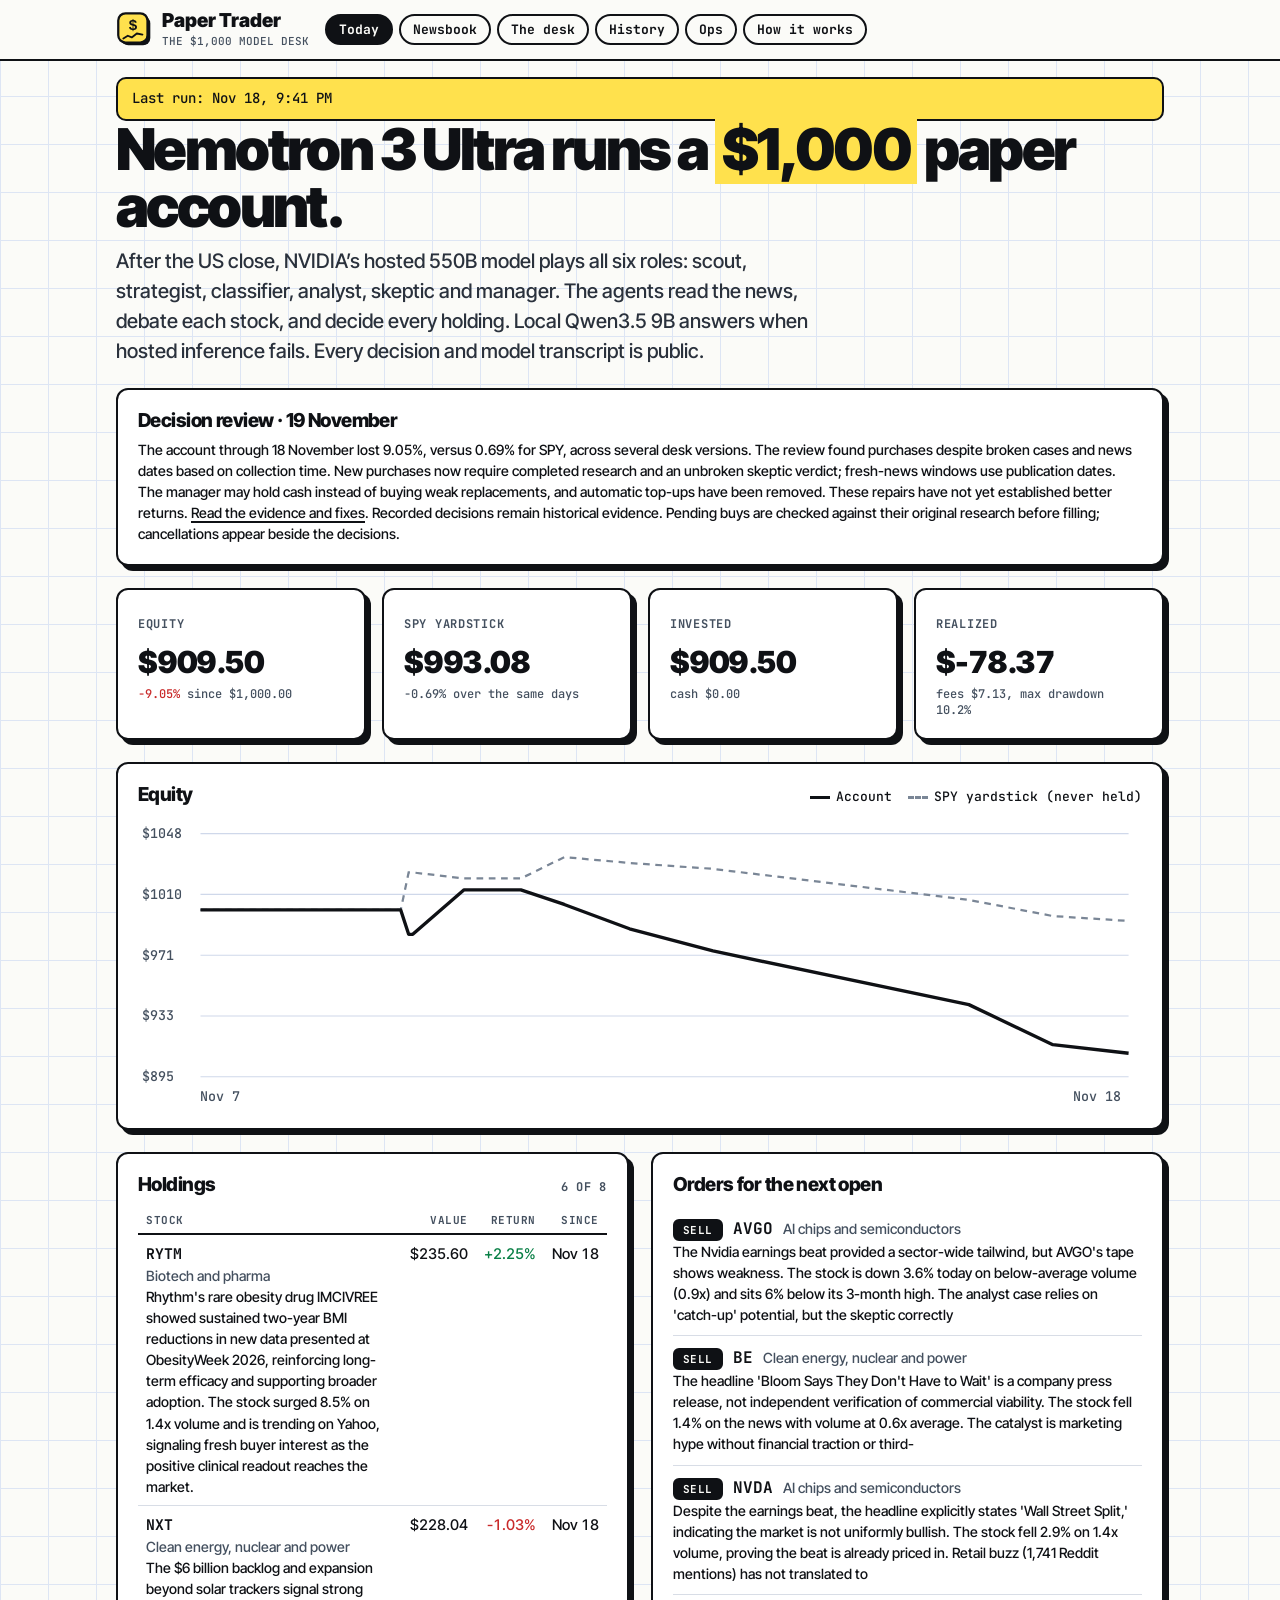
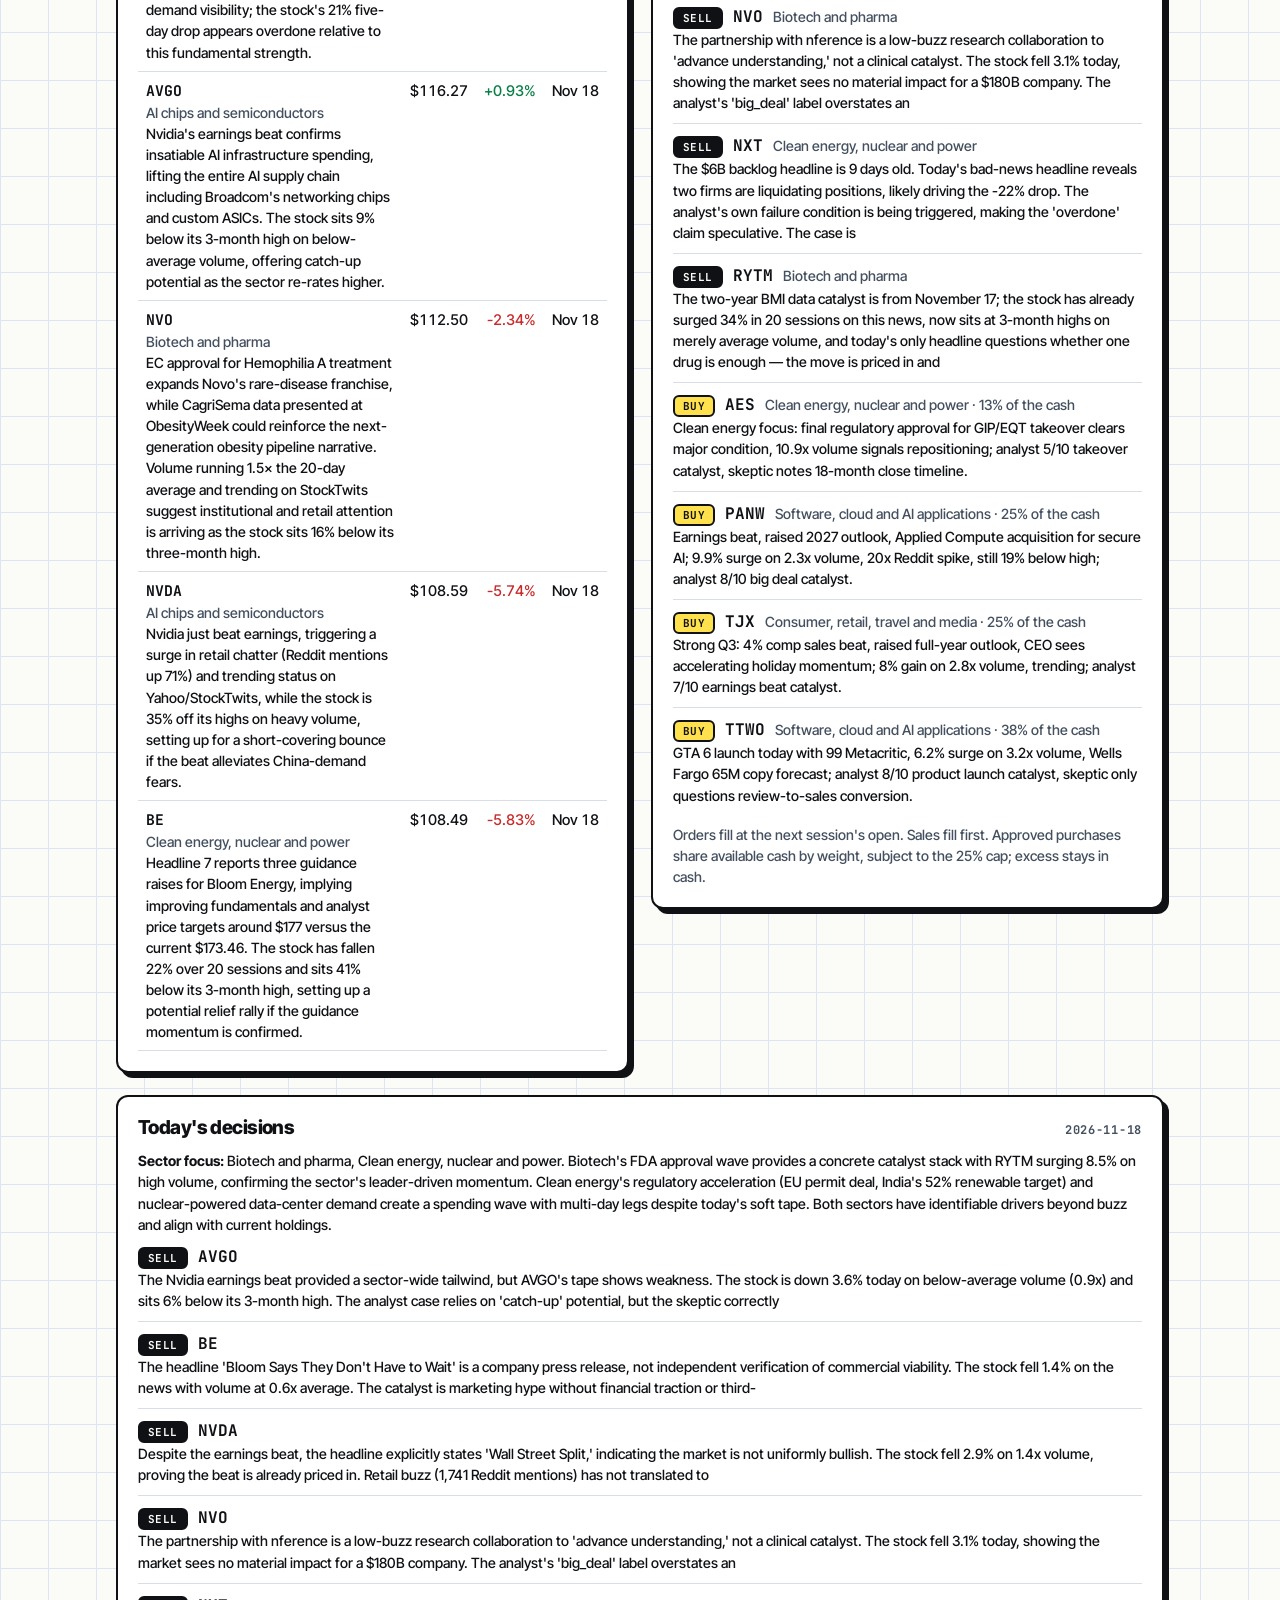
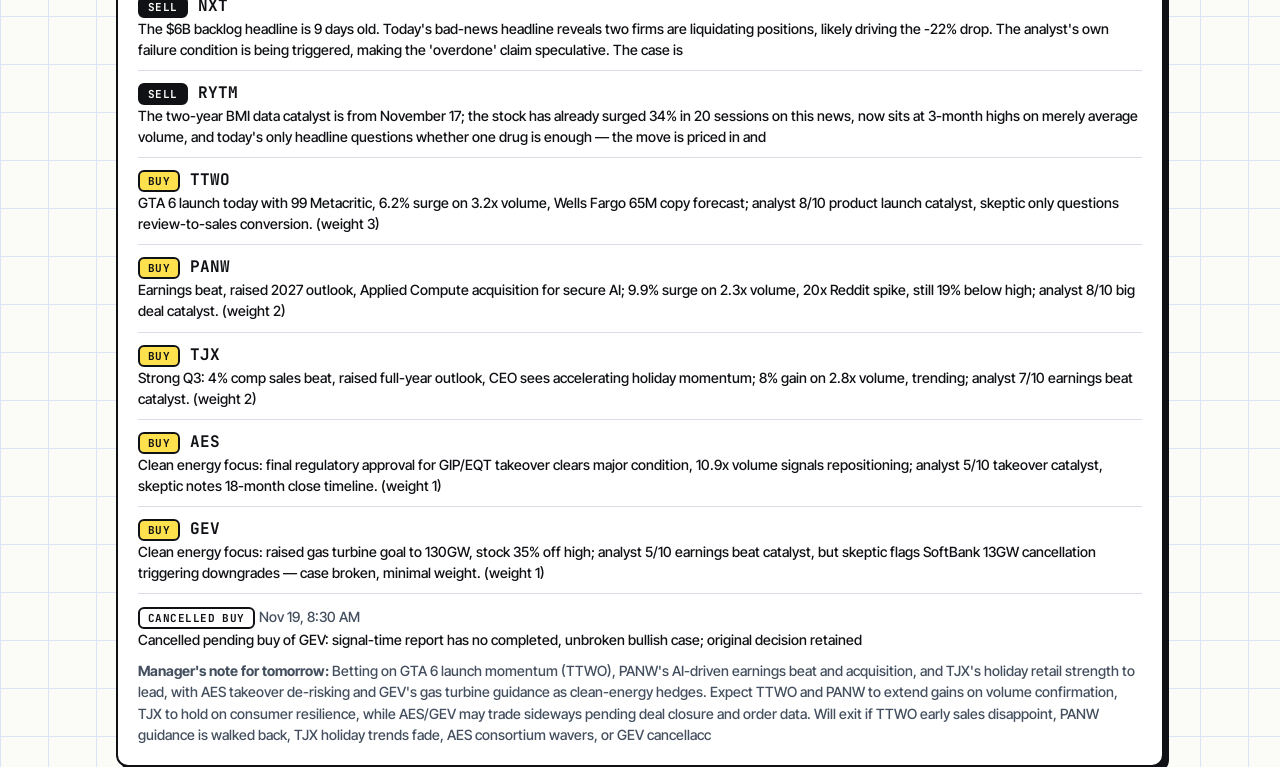
==== site/index.html @ 057307b2 "Record the desk day" ====
<!doctype html>
<html lang="en">
<head>
<meta charset="utf-8">
<meta name="viewport" content="width=device-width,initial-scale=1">
<meta name="color-scheme" content="light">
<title>Paper Trader · Nemotron 3 Ultra</title>
<meta name="description" content="A $1,000 paper account run by NVIDIA Nemotron 3 Ultra 550B across six agent roles, with a local Qwen3.5 9B fallback. Every decision is public.">
<link rel="icon" type="image/svg+xml" href="favicon.svg">
<link rel="preconnect" href="https://fonts.googleapis.com"><link rel="preconnect" href="https://fonts.gstatic.com" crossorigin>
<link rel="stylesheet" href="https://fonts.googleapis.com/css2?family=Inter+Tight:wght@500;600;700;800;900&family=JetBrains+Mono:wght@500;700&display=swap">
<link rel="stylesheet" href="style.css">
<script src="analytics-config.js"></script>
<script src="analytics.js"></script>
<script src="app.js" defer></script>
</head>
<body>
<header class="top">
  <div class="wrap bar">
    <a class="brand" href="#today"><img src="favicon.svg" alt=""><span><b>Paper Trader</b><small>The $1,000 model desk</small></span></a>
    <nav class="tabs" role="tablist" aria-label="Sections">
      <button role="tab" data-tab="today" aria-selected="true">Today</button>
      <button role="tab" data-tab="newsbook" aria-selected="false">Newsbook</button>
      <button role="tab" data-tab="desk" aria-selected="false">The desk</button>
      <button role="tab" data-tab="history" aria-selected="false">History</button>
      <button role="tab" data-tab="ops" aria-selected="false">Ops</button>
      <button role="tab" data-tab="how" aria-selected="false">How it works</button>
    </nav>
  </div>
</header>
<div class="wrap"><div id="notice" class="notice" role="status" hidden></div></div>

<main class="wrap">
  <section class="view" id="view-today">
    <div class="hero">
      <h1>Nemotron 3 Ultra runs a <span class="mark">$1,000</span> paper account.</h1>
      <p>After the US close, NVIDIA’s hosted 550B model plays all six roles: scout, strategist, classifier, analyst, skeptic and manager. The agents read the news, debate each stock, and decide every holding. Local Qwen3.5 9B answers when hosted inference fails. Every decision and model transcript is public.</p>
    </div>
    <div class="card">
      <h2>Decision review · 19 November</h2>
      <p class="small" style="margin-top:8px">The account through 18 November lost 9.05%, versus 0.69% for SPY, across several desk versions. The review found purchases despite broken cases and news dates based on collection time. New purchases now require completed research and an unbroken skeptic verdict; fresh-news windows use publication dates. The manager may hold cash instead of buying weak replacements, and automatic top-ups have been removed. These repairs have not yet established better returns. <a href="https://github.com/mansoor-mamnoon/paper-trader/blob/main/docs/DECISIONS-2026-11-19.md">Read the evidence and fixes</a>. Recorded decisions remain historical evidence. Pending buys are checked against their original research before filling; cancellations appear beside the decisions.</p>
    </div>
    <div class="stats" id="stats"></div>
    <div class="card">
      <div class="head"><h2>Equity</h2><div class="legend"><span><i class="sw"></i>Account</span><span><i class="sw spy"></i>SPY yardstick (never held)</span></div></div>
      <svg id="chart" viewBox="0 0 900 260" role="img" aria-label="Account equity over time"></svg>
    </div>
    <div class="two">
      <div class="card"><div class="head"><h2>Holdings</h2><span class="label" id="held-count"></span></div><div class="scroll" id="holdings"></div></div>
      <div class="card"><div class="head"><h2>Orders for the next open</h2></div><div id="pending"></div></div>
    </div>
    <div class="card">
      <div class="head"><h2>Today's decisions</h2><span class="label" id="today-day"></span></div>
      <p id="focus" class="small"></p>
      <ul class="list" id="decisions"></ul>
      <p id="note" class="small muted"></p>
    </div>
  </section>

  <section class="view" id="view-newsbook" hidden>
    <div class="card"><h2>The sector newsbook</h2><p class="small muted" style="margin-top:6px">A scout keeps one page per sector. Each day it writes what changed: laws, spending, deals, launches, waves of excitement. It reads its own earlier entries, so the book carries the story across days. Highlighted sectors are the ones the strategist chose to trade.</p></div>
    <div class="sectors" id="sectors"></div>
  </section>

  <section class="view" id="view-desk" hidden>
    <div class="card"><h2>How each stock was argued today</h2><p class="small muted" style="margin-top:6px">The classifier labels every headline. The analyst makes the case; the skeptic attacks it; the manager reads both and decides.</p></div>
    <div id="cards"></div>
  </section>

  <section class="view" id="view-history" hidden>
    <div class="card"><div class="head"><h2>Day by day</h2></div><ul class="list" id="days"></ul></div>
    <div class="card"><div class="head"><h2>Closed trades</h2></div><div class="scroll" id="trades"></div></div>
    <div class="card"><div class="head"><h2>Fills</h2></div><div class="scroll" id="fills"></div></div>
    <div class="card"><div class="head"><h2>Model transcripts</h2></div><p class="small muted">Every question the desk asked a model today and what it answered.</p><div id="calls"></div></div>
  </section>

  <section class="view" id="view-ops" hidden>
    <div class="card"><div class="head"><h2>Ops</h2><span class="label" id="ops-day"></span></div><p class="small muted">How the latest run spent its time, what the models and data sources did, and how runs compare over time. Use it to find bottlenecks.</p></div>
    <div class="stats" id="ops-stats"></div>
    <div class="card"><div class="head"><h2>Where the time went</h2><span class="label">stages in run order</span></div><div id="ops-stages"></div></div>
    <div class="card"><div class="head"><h2>Agents</h2><span class="label">model calls by role</span></div><div class="scroll" id="ops-agents"></div></div>
    <div class="two">
      <div class="card"><div class="head"><h2>Slowest model calls</h2></div><div class="scroll" id="ops-slowest"></div></div>
      <div class="card"><div class="head"><h2>Model runtime</h2></div><div class="scroll" id="ops-model"></div></div>
    </div>
    <div class="card"><div class="head"><h2>Data sources</h2><span class="label">requests this run</span></div><div class="scroll" id="ops-sources"></div></div>
    <div class="two">
      <div class="card"><div class="head"><h2>Machine and trigger</h2></div><ul class="list small" id="ops-machine"></ul></div>
      <div class="card"><div class="head"><h2>Trading</h2></div><ul class="list small" id="ops-trading"></ul></div>
    </div>
    <div class="card"><div class="head"><h2>Run history</h2><span class="label">one row per trading day</span></div><div class="scroll" id="ops-history"></div></div>
    <div class="card"><div class="head"><h2>Problems and events</h2></div><ul class="list small" id="ops-events"></ul></div>
  </section>

  <section class="view" id="view-how" hidden>
    <div class="card">
      <h2>One trading day</h2>
      <ol class="flow" style="margin-top:14px">
        <li><b>Settle.</b> Rust fills yesterday's orders at today's open with 0.1% fees and 0.2% slippage, then marks the book.</li>
        <li><b>Buzz screen.</b> Every US company worth $5B or more, priced at least $3 and trading $25M a day, is scored on Reddit mentions, trending lists, the day's move and unusual volume. Funds, ETFs and index products are excluded. The screen decides what the models read, never what is bought.</li>
        <li><b>FinBERT</b>, a small financial sentiment model running in Rust, reads every fresh headline of the 60 screened stocks and the holdings in a few seconds and scores its tone from -1 to +1. Good news lifts a stock in the screen, bad news lowers it, and every agent sees the score beside each headline as a second opinion.</li>
        <li><b>Scouts</b> write each of 12 sectors' newsbook entries from the last two days of sector news, the tape and their own earlier entries.</li>
        <li><b>Strategist</b> reads the newsbook and picks one to three sectors to trade. Candidates are the 8 most-buzzed stocks in those sectors plus the 4 most-buzzed anywhere else.</li>
        <li><b>Classifier</b> labels every headline of every holding and candidate: product launch, big deal, policy, retail frenzy, noise and so on, with a buzz score.</li>
        <li><b>Analyst</b> makes the case for each stock and must name the one headline it rests on; a case requires a recognized bullish headline with buzz of at least 2, or an explicit bullish sector driver. Publication dates determine freshness. <b>Skeptic</b> only argues against it, with the same file.</li>
        <li><b>Manager</b> must answer KEEP or SELL for every holding of up to eight, then may pick purchases from candidates with completed, unbroken research. It can decline every purchase and hold cash. There is no minimum holding period; even a newly bought stock can be replaced when the evidence justifies the cost. It reads its own notes, decisions and closed trades from earlier days.</li>
        <li><b>Rust queues the orders</b> for the next open. Cash not allocated to approved purchases stays in cash. Valid exits do not depend on finding replacements, and kept holdings receive no automatic top-ups.</li>
      </ol>
    </div>
    <div class="two">
      <div class="card"><h2>The agents</h2><div class="scroll" id="agents" style="margin-top:10px"></div></div>
      <div class="card"><h2>Rules no model can change</h2><ul class="list small" id="rules" style="margin-top:6px"></ul></div>
    </div>
    <div class="card"><h2>Data sources</h2><ul class="list small" id="sources" style="margin-top:6px"></ul></div>
    <div class="card"><h2>Which model answers</h2><p class="small" style="margin-top:8px">Nemotron 3 Ultra 550B on NVIDIA answers every agent role first. If it is rate-limited, down, or gives an answer that does not match the required shape, the same question goes to the local Qwen3.5 9B on the runner. The Ops tab shows the model that actually answered each call and every fallback. The key stays in GitHub Actions secrets.</p></div>
    <div class="card"><h2>Parallel research</h2><p class="small" style="margin-top:8px">Scouts, headline classification and debates for different stocks support concurrent execution. Benchmarks compare worker counts before choosing settings for a replay. Each skeptic waits for its analyst; the manager waits for all research. Research covers every candidate without an early cutoff, within GitHub’s six-hour session limit. Ops separates elapsed run time from summed time across overlapping calls. Actions logs show individual requests, failures, retries and reported reasoning usage.</p></div>
    <div class="card"><h2>Historical provider measurements</h2><p class="small" style="margin-top:8px">These measurements used the previous DeepSeek endpoint, which NVIDIA retired on 16 November 2026. They do not measure Nemotron: the three-minute-deadline test completed 0 of 16 requests; with a ten-minute deadline, 3 of 16 succeeded. The desk switched to Nemotron 3 Ultra on 17 November. Per-call results in Ops identify the model that actually answered each question. <a href="https://github.com/mansoor-mamnoon/paper-trader/actions/workflows/tune.yml">View measurement workflow</a>.</p></div>
    <div class="card"><h2>Historical replays</h2><p class="small" style="margin-top:8px">A replay runs sessions in order: decisions made after Thursday’s close fill at Friday’s open, and Friday’s desk then uses that resulting portfolio. Future price bars and dated headlines are excluded; historical trending lists are omitted. Replays remain simulations, with limitations in historical data and model knowledge.</p></div>
    <div class="card"><h2>Runs automatically</h2><p class="small" style="margin-top:8px">GitHub Actions runs the desk after each US close, with two catch-up triggers and a morning watchdog. Orders wait for the next market open. This public project uses free runners, GitHub Pages and NVIDIA’s free prototyping endpoint, with local inference available if the endpoint fails. Provider limits and GitHub scheduling can change; no paid fallback is configured.</p></div>
    <div class="card"><h2>Why it is built this way</h2><p class="small" style="margin-top:8px">The design, the model choice and the research behind it are written up in the <a href="https://github.com/mansoor-mamnoon/paper-trader#readme">README</a>. This is a paper account: no broker is connected and nothing here is advice.</p></div>
  </section>
</main>
</body>
</html>
---- site/style.css ----
/* Paper Trader: graph paper, black ink, one yellow highlighter. */
:root {
  color-scheme: light;
  --paper: #fbfbf8;
  --grid: #dde5f4;
  --ink: #0f1115;
  --soft: #44505f;
  --faint: #7a8696;
  --yellow: #ffe14d;
  --green: #087f45;
  --red: #c92a2a;
  --blue: #e6eefc;
  --card: #ffffff;
  --shadow: 5px 5px 0 var(--ink);
  --sans: "Inter Tight", "Helvetica Neue", Arial, sans-serif;
  --mono: "JetBrains Mono", ui-monospace, Menlo, Consolas, monospace;
}
* { box-sizing: border-box; }
body {
  margin: 0; color: var(--ink); font: 500 16px/1.5 var(--sans);
  background-color: var(--paper);
  background-image: linear-gradient(var(--grid) 1.5px, transparent 1.5px), linear-gradient(90deg, var(--grid) 1.5px, transparent 1.5px);
  background-size: 48px 48px; -webkit-font-smoothing: antialiased;
}
a { color: var(--ink); text-decoration-thickness: 2px; text-underline-offset: 3px; }
a:hover { background: var(--yellow); }
h1, h2, h3 { margin: 0; font-weight: 800; letter-spacing: -0.03em; line-height: 1.1; }
h2 { font-size: 1.2rem; }
h3 { font-size: 1rem; }
p { margin: 0; }
.wrap { max-width: 1080px; margin: 0 auto; padding: 0 16px; }
.muted { color: var(--soft); }
.small { font-size: 0.88rem; }
.mono { font-family: var(--mono); }
.pos { color: var(--green); }
.neg { color: var(--red); }
:focus-visible { outline: 3px solid var(--ink); outline-offset: 3px; }

.top { position: sticky; top: 0; z-index: 5; background: var(--paper); border-bottom: 2px solid var(--ink); }
.bar { display: flex; align-items: center; gap: 16px; padding-top: 10px; padding-bottom: 10px; flex-wrap: wrap; }
.brand { display: flex; align-items: center; gap: 10px; text-decoration: none; }
.brand:hover { background: none; }
.brand img { width: 36px; height: 36px; }
.brand b { display: block; font-size: 1.2rem; font-weight: 900; line-height: 1; }
.brand small { display: block; margin-top: 3px; font: 500 11px var(--mono); color: var(--soft); text-transform: uppercase; }
.tabs { display: flex; gap: 6px; flex: 1; overflow-x: auto; scrollbar-width: none; padding: 4px 0; }
.tabs button { font: 700 13px var(--mono); color: var(--ink); background: transparent; border: 2px solid var(--ink); border-radius: 999px; padding: 5px 12px; cursor: pointer; white-space: nowrap; }
.tabs button:hover { background: var(--yellow); }
.tabs button[aria-selected="true"] { background: var(--ink); color: var(--paper); }

main { padding-top: 28px; padding-bottom: 50px; }
.view[hidden] { display: none; }
.view > * + * { margin-top: 22px; }
.notice { margin-top: 16px; padding: 10px 14px; background: var(--yellow); border: 2px solid var(--ink); border-radius: 10px; font: 500 14px/1.4 var(--mono); }

.card { background: var(--card); border: 2px solid var(--ink); border-radius: 12px; box-shadow: var(--shadow); padding: 20px; min-width: 0; }
.head { display: flex; justify-content: space-between; align-items: baseline; gap: 12px; margin-bottom: 12px; flex-wrap: wrap; }
.label { font: 700 12px var(--mono); text-transform: uppercase; letter-spacing: 0.06em; color: var(--soft); }
.badge { display: inline-block; font: 700 11px var(--mono); text-transform: uppercase; letter-spacing: 0.04em; padding: 2px 8px; border: 2px solid var(--ink); border-radius: 6px; background: #fff; white-space: nowrap; }
.badge.buy, .badge.top_up { background: var(--yellow); }
.badge.sell { background: var(--ink); color: var(--paper); }
.badge.keep { background: var(--blue); }
.badge.hot { background: #ffd6d6; }
.badge.tone { border-width: 1px; font-weight: 500; text-transform: none; }
.badge.tone.positive { background: #dff5e7; }
.badge.tone.negative { background: #ffd6d6; }
.mark { background: var(--yellow); padding: 0 0.12em; }

.hero h1 { font-size: clamp(2rem, 6vw, 3.6rem); font-weight: 900; letter-spacing: -0.045em; line-height: 1; }
.hero p { margin-top: 10px; font-size: clamp(1rem, 2vw, 1.25rem); max-width: 60ch; color: #2a313c; }
.stats { display: grid; grid-template-columns: repeat(4, minmax(0, 1fr)); gap: 16px; }
.stat strong { display: block; font-size: clamp(1.4rem, 3vw, 1.9rem); font-weight: 900; letter-spacing: -0.04em; font-variant-numeric: tabular-nums; margin-top: 6px; }
.stat small { display: block; font: 500 12px/1.35 var(--mono); color: var(--soft); }
.two { display: grid; grid-template-columns: minmax(0, 1fr) minmax(0, 1fr); gap: 22px; align-items: start; }

#chart { width: 100%; height: auto; display: block; }
#chart text { fill: var(--soft); font: 500 12px var(--mono); }
#chart .grid { stroke: #cfd8ea; stroke-width: 1; }
#chart .acct { fill: none; stroke: var(--ink); stroke-width: 3; stroke-linejoin: round; }
#chart .spy { fill: none; stroke: var(--faint); stroke-width: 2; stroke-dasharray: 6 5; }
.legend { display: flex; gap: 16px; font: 500 13px var(--mono); flex-wrap: wrap; }
.sw { display: inline-block; width: 20px; vertical-align: middle; margin-right: 6px; border-top: 3px solid var(--ink); }
.sw.spy { border-top: 3px dashed var(--faint); }

table { width: 100%; border-collapse: collapse; font-size: 0.92rem; }
th { text-align: left; font: 700 11px var(--mono); text-transform: uppercase; letter-spacing: 0.05em; color: var(--soft); border-bottom: 2px solid var(--ink); padding: 6px 8px; }
td { border-bottom: 1px solid #d8dde6; padding: 8px; vertical-align: top; }
td.num, th.num { text-align: right; font-variant-numeric: tabular-nums; white-space: nowrap; }
.scroll { overflow-x: auto; }

.list { margin: 0; padding: 0; list-style: none; }
.list li { padding: 10px 0; border-bottom: 1px solid #d8dde6; }
.list li:last-child { border-bottom: 0; }
.line { display: flex; gap: 10px; align-items: baseline; flex-wrap: wrap; }
.line b { font-family: var(--mono); }

.sectors { display: grid; grid-template-columns: repeat(auto-fill, minmax(300px, 1fr)); gap: 18px; }
.heat { height: 8px; border: 2px solid var(--ink); border-radius: 999px; overflow: hidden; background: #fff; margin: 8px 0; }
.heat span { display: block; height: 100%; background: var(--yellow); border-right: 2px solid var(--ink); }
.sector.focus { outline: 4px solid var(--yellow); outline-offset: -8px; }
details { margin-top: 10px; }
summary { cursor: pointer; font: 700 13px var(--mono); }
details .list li { font-size: 0.9rem; }

.argue { display: grid; grid-template-columns: minmax(0, 1fr) minmax(0, 1fr); gap: 14px; margin-top: 12px; }
.argue > div { border: 2px solid var(--ink); border-radius: 10px; padding: 12px; background: var(--blue); }
.argue > div.skeptic { background: #fff3f3; }
.heads { margin: 10px 0 0; padding-left: 18px; font-size: 0.9rem; }
.heads li { margin: 3px 0; }

.flow { display: grid; gap: 10px; counter-reset: step; }
.flow li { list-style: none; border: 2px solid var(--ink); border-radius: 10px; background: #fff; padding: 12px 14px 12px 52px; position: relative; }
.flow li::before { counter-increment: step; content: counter(step); position: absolute; left: 12px; top: 12px; width: 28px; height: 28px; border-radius: 50%; background: var(--yellow); border: 2px solid var(--ink); font: 700 13px/24px var(--mono); text-align: center; }
.flow { padding: 0; margin: 0; }
pre.transcript { white-space: pre-wrap; word-break: break-word; font: 500 12px/1.45 var(--mono); background: #f5f6f9; border: 1px solid #d8dde6; border-radius: 8px; padding: 10px; max-height: 360px; overflow: auto; }

.bars { display: grid; gap: 6px; }
.barrow { display: grid; grid-template-columns: minmax(120px, 260px) minmax(0, 1fr) 80px; gap: 10px; align-items: center; font-size: 0.88rem; }
.barrow.sub { color: var(--soft); }
.barrow.sub > span:first-child { padding-left: 14px; }
.barrow .track { height: 14px; border: 2px solid var(--ink); border-radius: 6px; background: #fff; overflow: hidden; }
.barrow .track i { display: block; height: 100%; background: var(--yellow); border-right: 2px solid var(--ink); }
.barrow.sub .track i { background: var(--blue); }
.barrow .num { text-align: right; font-family: var(--mono); font-variant-numeric: tabular-nums; }

@media (max-width: 820px) {
  .barrow { grid-template-columns: minmax(0, 1fr) 70px; }
  .barrow .track { grid-column: 1 / -1; grid-row: 2; }
  .stats { grid-template-columns: repeat(2, minmax(0, 1fr)); }
  .two, .argue { grid-template-columns: minmax(0, 1fr); }
}
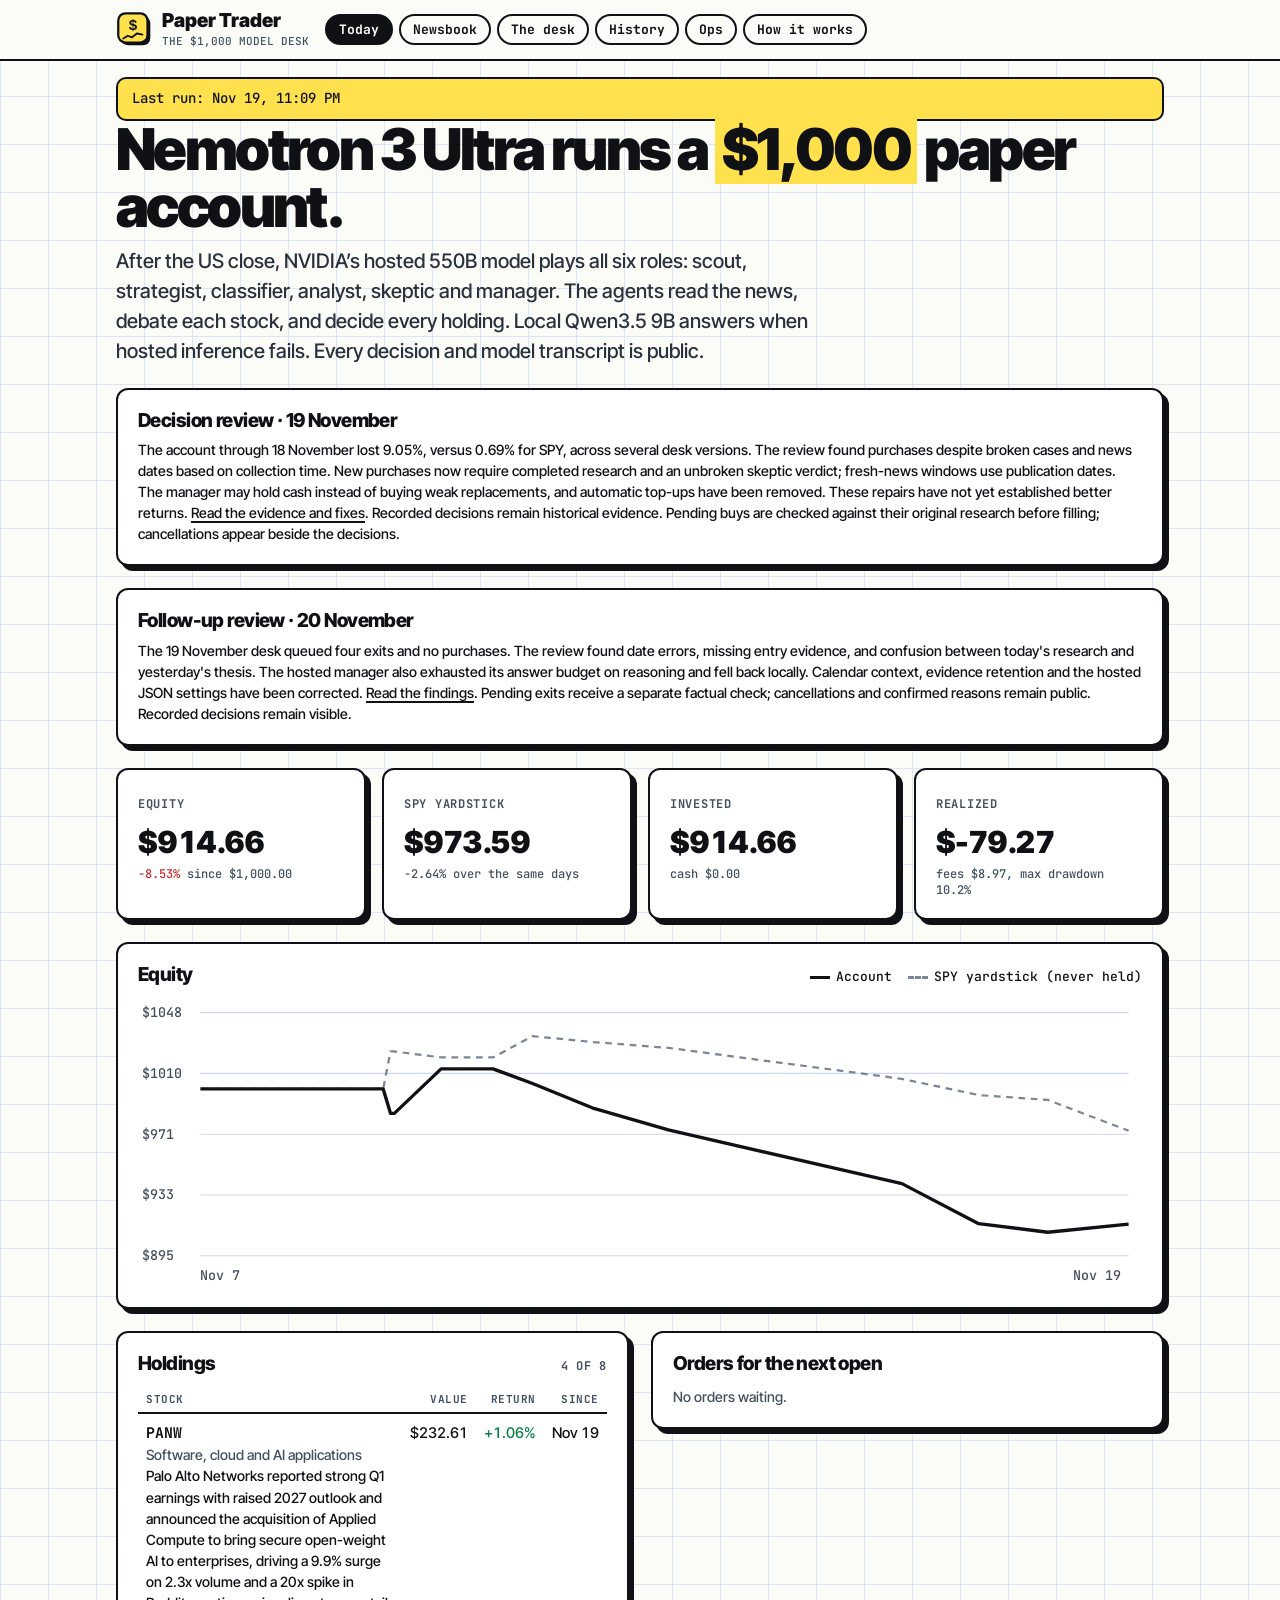
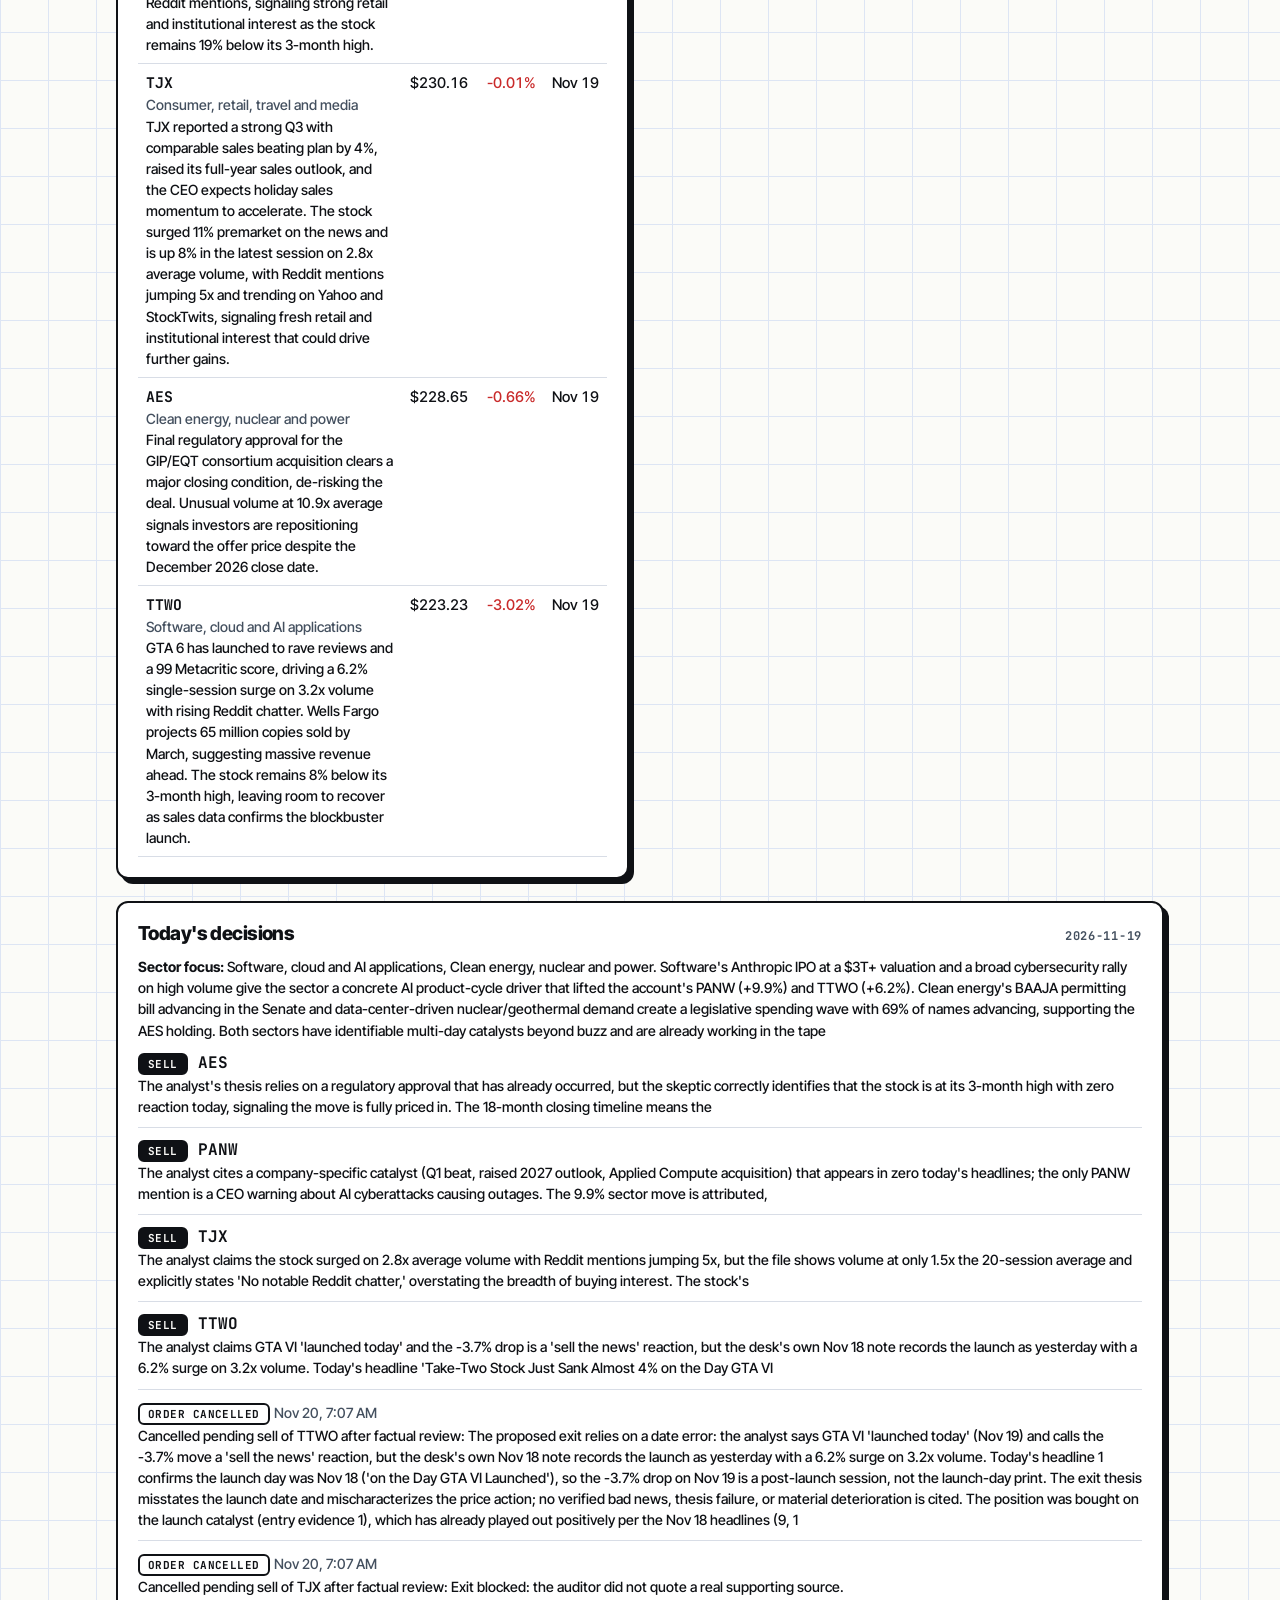
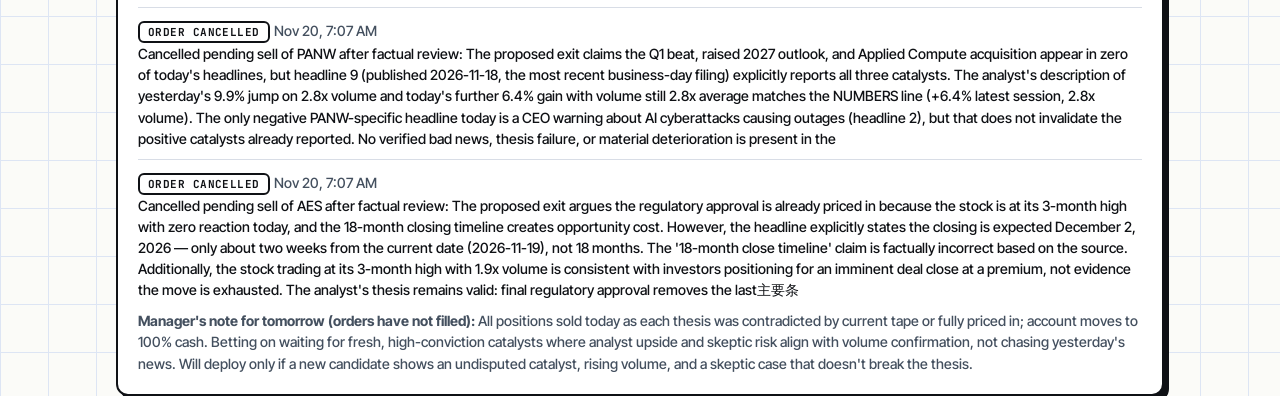
==== commit 56294a2a: "Record factual review of pending exits" ====
--- a/site/index.html
+++ b/site/index.html
@@ -40,6 +40,7 @@
       <h2>Decision review · 19 November</h2>
       <p class="small" style="margin-top:8px">The account through 18 November lost 9.05%, versus 0.69% for SPY, across several desk versions. The review found purchases despite broken cases and news dates based on collection time. New purchases now require completed research and an unbroken skeptic verdict; fresh-news windows use publication dates. The manager may hold cash instead of buying weak replacements, and automatic top-ups have been removed. These repairs have not yet established better returns. <a href="https://github.com/mansoor-mamnoon/paper-trader/blob/main/docs/DECISIONS-2026-11-19.md">Read the evidence and fixes</a>. Recorded decisions remain historical evidence. Pending buys are checked against their original research before filling; cancellations appear beside the decisions.</p>
     </div>
+    <div class="card"><h2>Follow-up review · 20 November</h2><p class="small" style="margin-top:8px">The 19 November desk queued four exits and no purchases. The review found date errors, missing entry evidence, and confusion between today's research and yesterday's thesis. The hosted manager also exhausted its answer budget on reasoning and fell back locally. Calendar context, evidence retention and the hosted JSON settings have been corrected. <a href="https://github.com/mansoor-mamnoon/paper-trader#follow-up-review--20-november-2026">Read the findings</a>. Pending exits receive a separate factual check; cancellations and confirmed reasons remain public. Recorded decisions remain visible.</p></div>
     <div class="stats" id="stats"></div>
     <div class="card">
       <div class="head"><h2>Equity</h2><div class="legend"><span><i class="sw"></i>Account</span><span><i class="sw spy"></i>SPY yardstick (never held)</span></div></div>
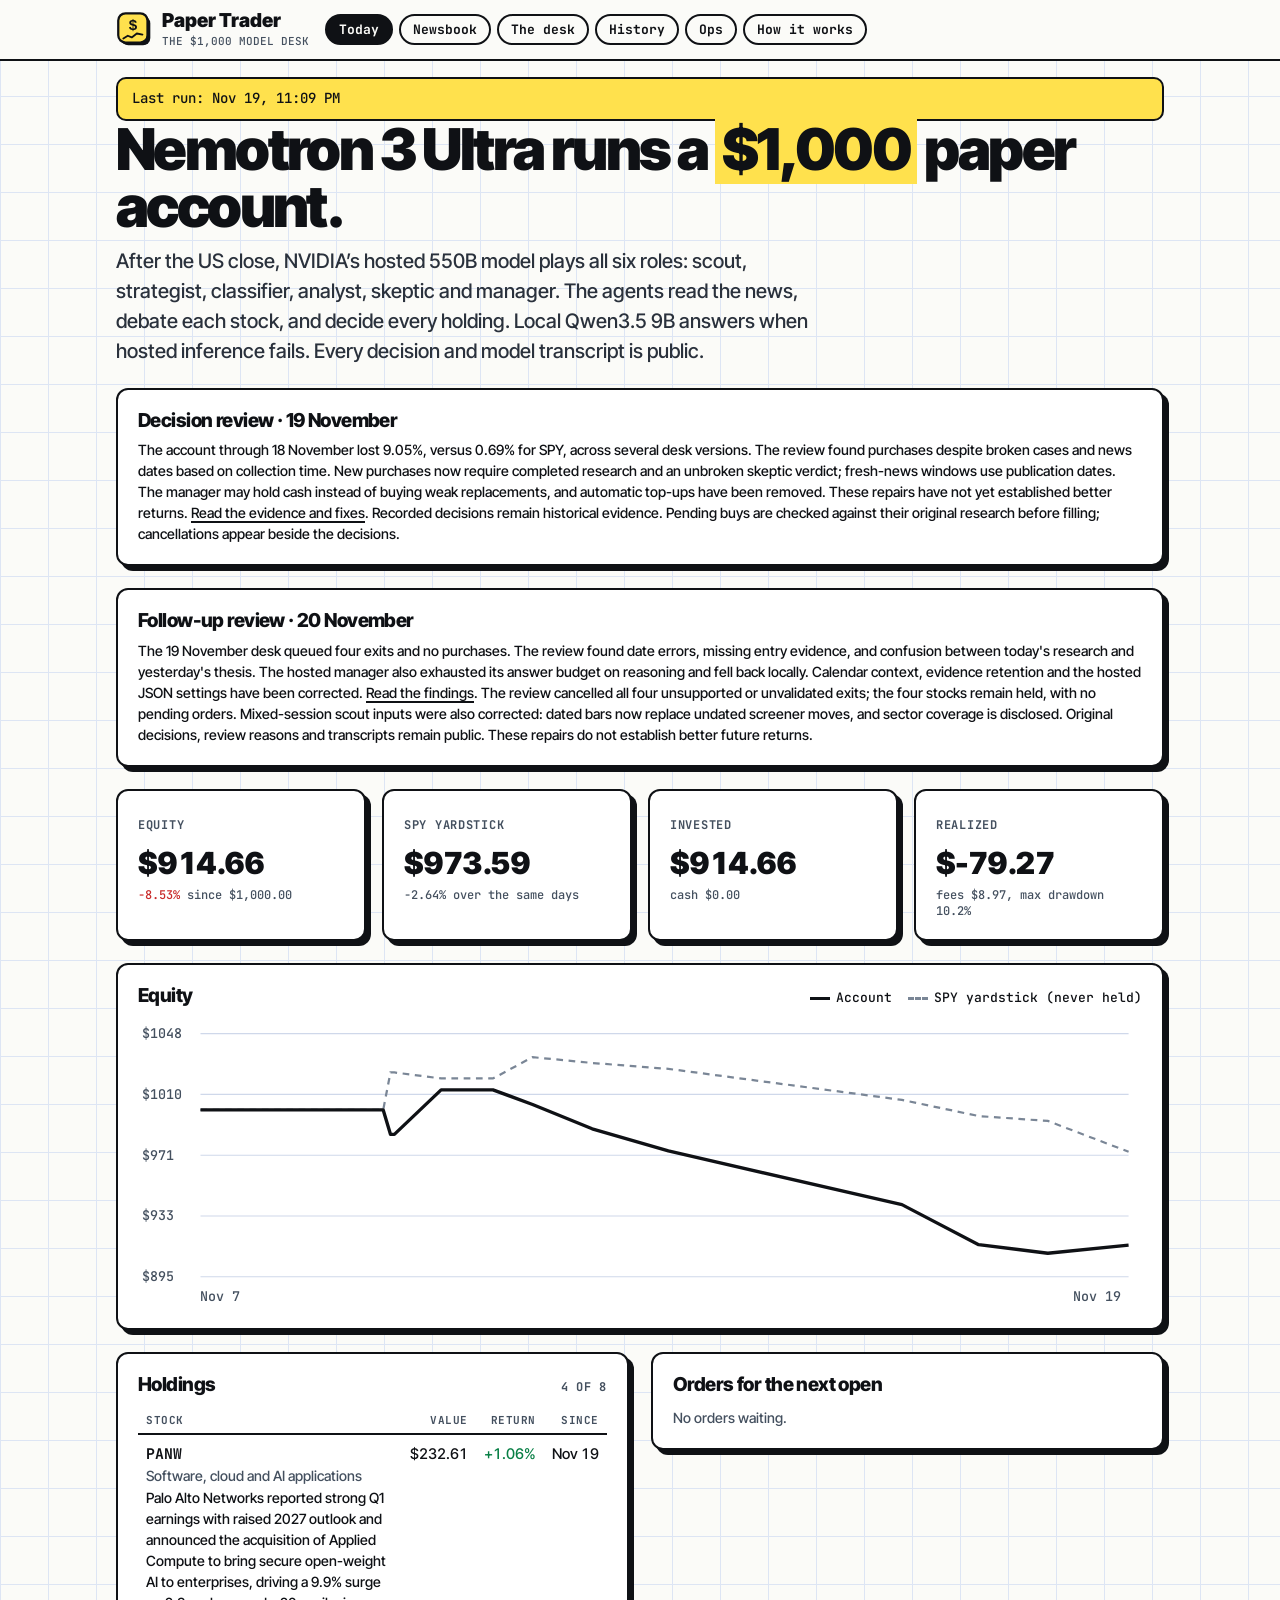
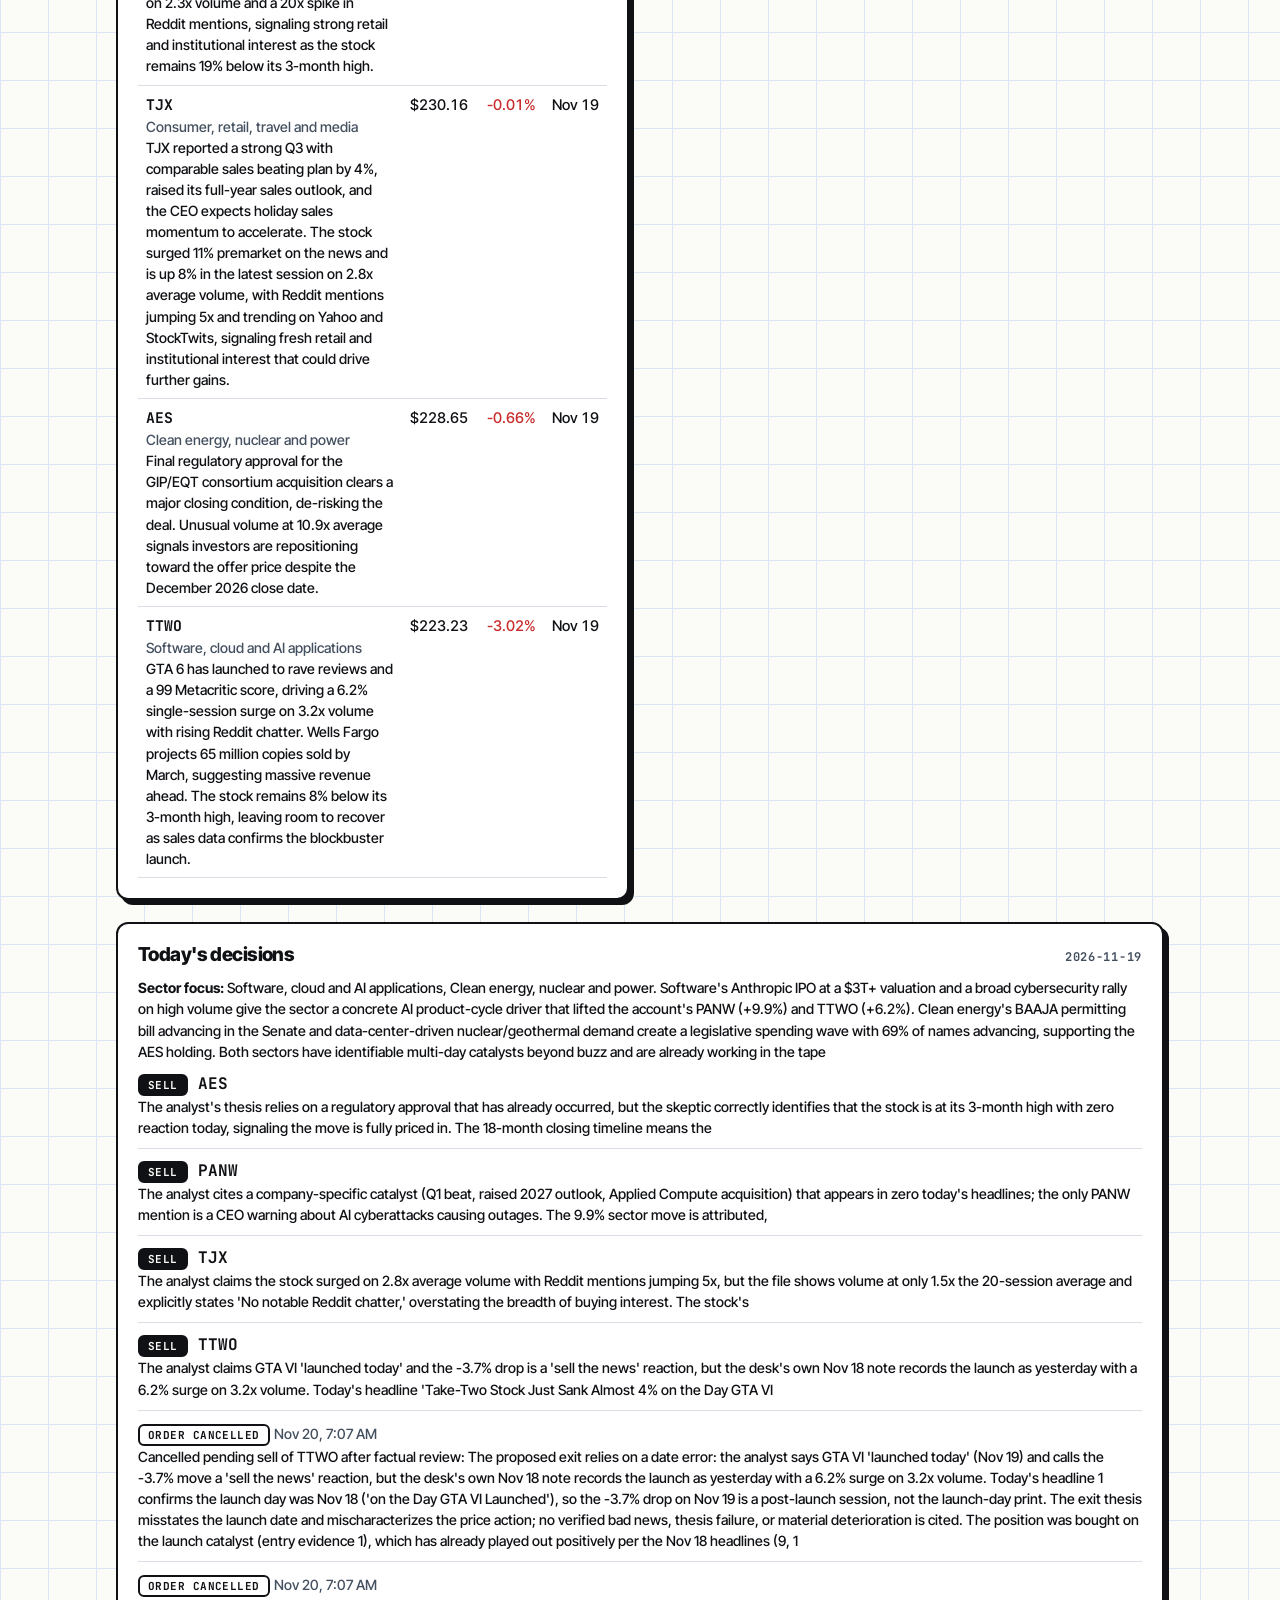
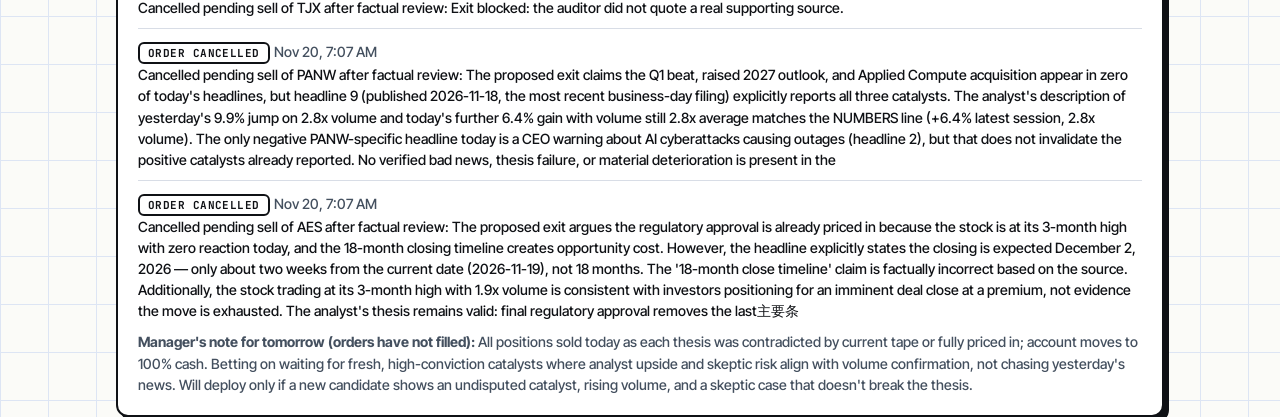
==== commit 05a88cb0: "Record the desk day" ====
--- a/site/index.html
+++ b/site/index.html
@@ -40,7 +40,7 @@
       <h2>Decision review · 19 November</h2>
       <p class="small" style="margin-top:8px">The account through 18 November lost 9.05%, versus 0.69% for SPY, across several desk versions. The review found purchases despite broken cases and news dates based on collection time. New purchases now require completed research and an unbroken skeptic verdict; fresh-news windows use publication dates. The manager may hold cash instead of buying weak replacements, and automatic top-ups have been removed. These repairs have not yet established better returns. <a href="https://github.com/mansoor-mamnoon/paper-trader/blob/main/docs/DECISIONS-2026-11-19.md">Read the evidence and fixes</a>. Recorded decisions remain historical evidence. Pending buys are checked against their original research before filling; cancellations appear beside the decisions.</p>
     </div>
-    <div class="card"><h2>Follow-up review · 20 November</h2><p class="small" style="margin-top:8px">The 19 November desk queued four exits and no purchases. The review found date errors, missing entry evidence, and confusion between today's research and yesterday's thesis. The hosted manager also exhausted its answer budget on reasoning and fell back locally. Calendar context, evidence retention and the hosted JSON settings have been corrected. <a href="https://github.com/mansoor-mamnoon/paper-trader#follow-up-review--20-november-2026">Read the findings</a>. Pending exits receive a separate factual check; cancellations and confirmed reasons remain public. Recorded decisions remain visible.</p></div>
+    <div class="card"><h2>Follow-up review · 20 November</h2><p class="small" style="margin-top:8px">The 19 November desk queued four exits and no purchases. The review found date errors, missing entry evidence, and confusion between today's research and yesterday's thesis. The hosted manager also exhausted its answer budget on reasoning and fell back locally. Calendar context, evidence retention and the hosted JSON settings have been corrected. <a href="https://github.com/mansoor-mamnoon/paper-trader#follow-up-review--20-november-2026">Read the findings</a>. The review cancelled all four unsupported or unvalidated exits; the four stocks remain held, with no pending orders. Mixed-session scout inputs were also corrected: dated bars now replace undated screener moves, and sector coverage is disclosed. Original decisions, review reasons and transcripts remain public. These repairs do not establish better future returns.</p></div>
     <div class="stats" id="stats"></div>
     <div class="card">
       <div class="head"><h2>Equity</h2><div class="legend"><span><i class="sw"></i>Account</span><span><i class="sw spy"></i>SPY yardstick (never held)</span></div></div>
@@ -64,7 +64,7 @@
   </section>
 
   <section class="view" id="view-desk" hidden>
-    <div class="card"><h2>How each stock was argued today</h2><p class="small muted" style="margin-top:6px">The classifier labels every headline. The analyst makes the case; the skeptic attacks it; the manager reads both and decides.</p></div>
+    <div class="card"><h2>How each stock was argued today</h2><p class="small muted" style="margin-top:6px">The classifier labels every headline. The analyst makes the case; the skeptic attacks today’s claims; the manager proposes decisions. A separate factual check validates ordinary exits against the dated dossier and entry evidence.</p></div>
     <div id="cards"></div>
   </section>
 
@@ -104,7 +104,7 @@
         <li><b>Strategist</b> reads the newsbook and picks one to three sectors to trade. Candidates are the 8 most-buzzed stocks in those sectors plus the 4 most-buzzed anywhere else.</li>
         <li><b>Classifier</b> labels every headline of every holding and candidate: product launch, big deal, policy, retail frenzy, noise and so on, with a buzz score.</li>
         <li><b>Analyst</b> makes the case for each stock and must name the one headline it rests on; a case requires a recognized bullish headline with buzz of at least 2, or an explicit bullish sector driver. Publication dates determine freshness. <b>Skeptic</b> only argues against it, with the same file.</li>
-        <li><b>Manager</b> must answer KEEP or SELL for every holding of up to eight, then may pick purchases from candidates with completed, unbroken research. It can decline every purchase and hold cash. There is no minimum holding period; even a newly bought stock can be replaced when the evidence justifies the cost. It reads its own notes, decisions and closed trades from earlier days.</li>
+        <li><b>Manager</b> must answer KEEP or SELL for every holding of up to eight, then may pick purchases from candidates with completed, unbroken research. It can decline every purchase and hold cash. There is no minimum holding period; even a newly bought stock can be replaced when the evidence justifies the cost. It reads its own notes, decisions and closed trades from earlier days. Proposed exits need a separate factual check with a real supporting quotation; failed or unsupported checks retain the holding.</li>
         <li><b>Rust queues the orders</b> for the next open. Cash not allocated to approved purchases stays in cash. Valid exits do not depend on finding replacements, and kept holdings receive no automatic top-ups.</li>
       </ol>
     </div>
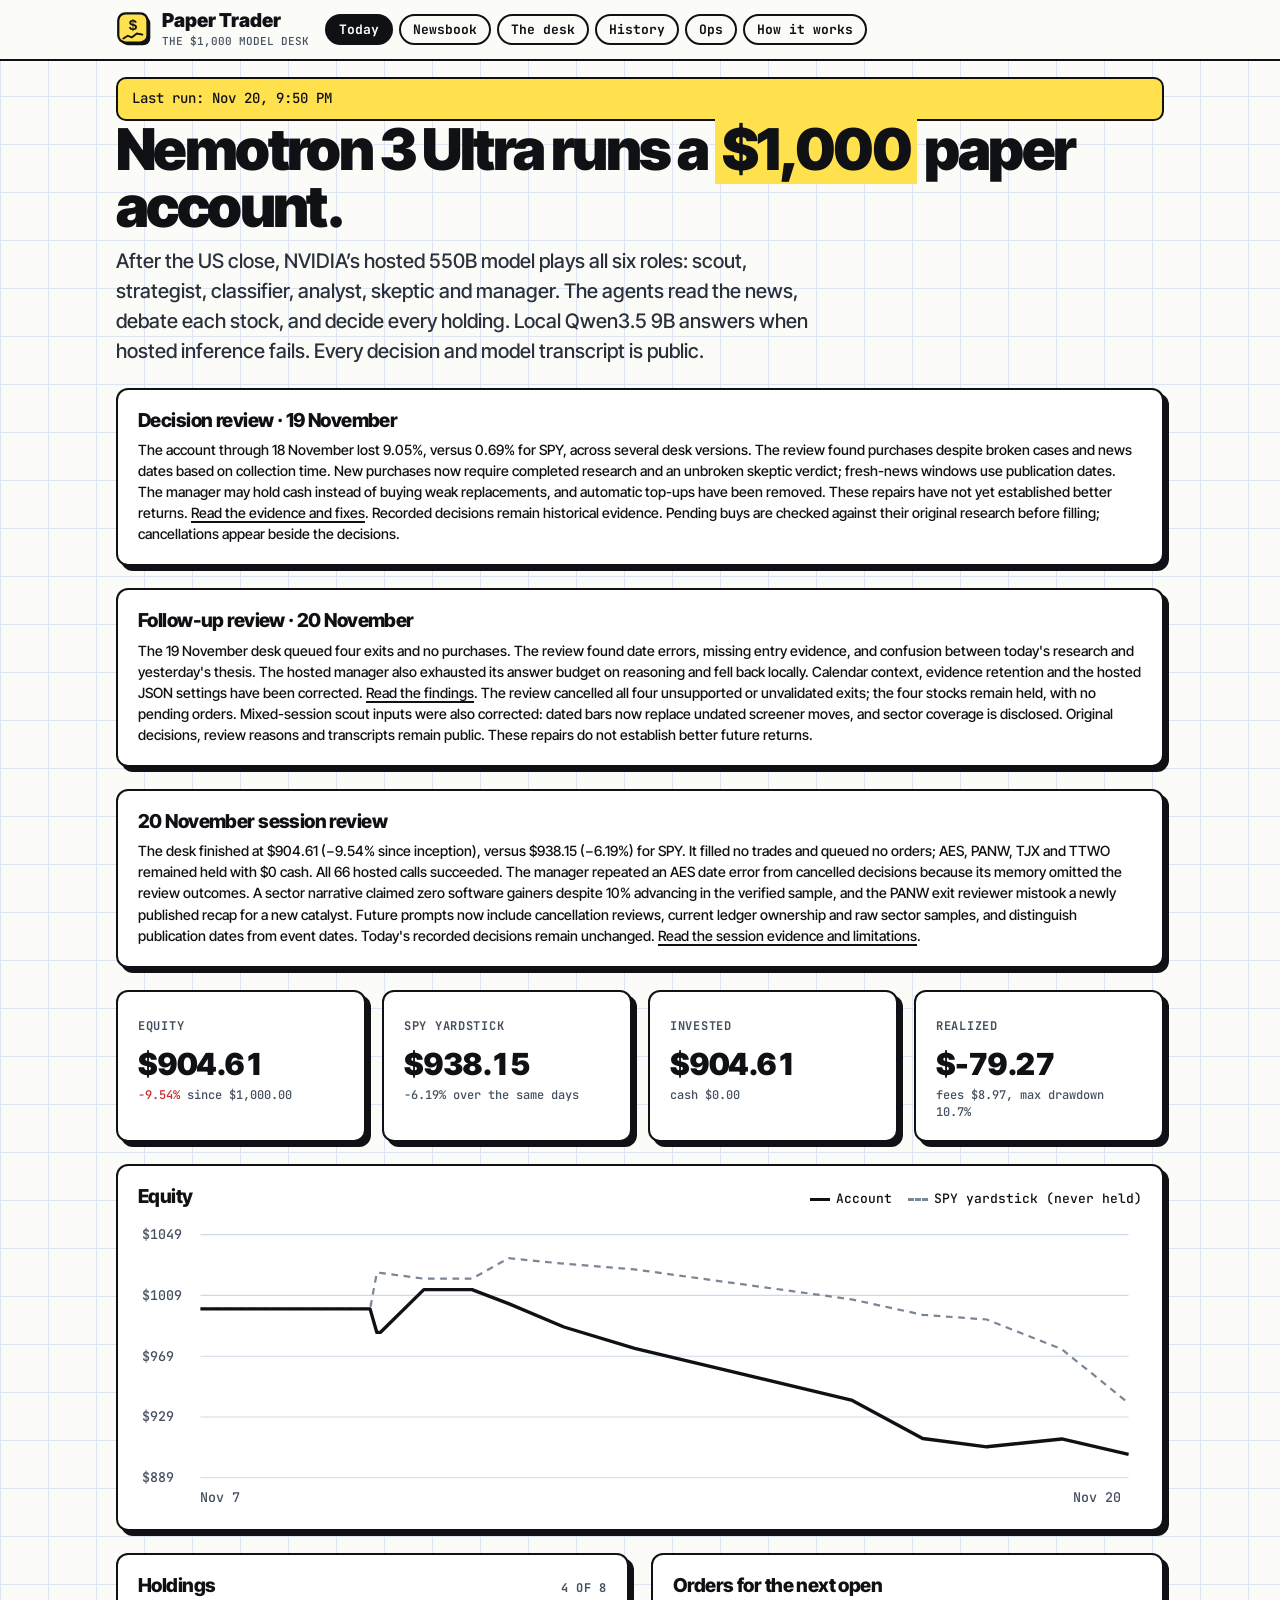
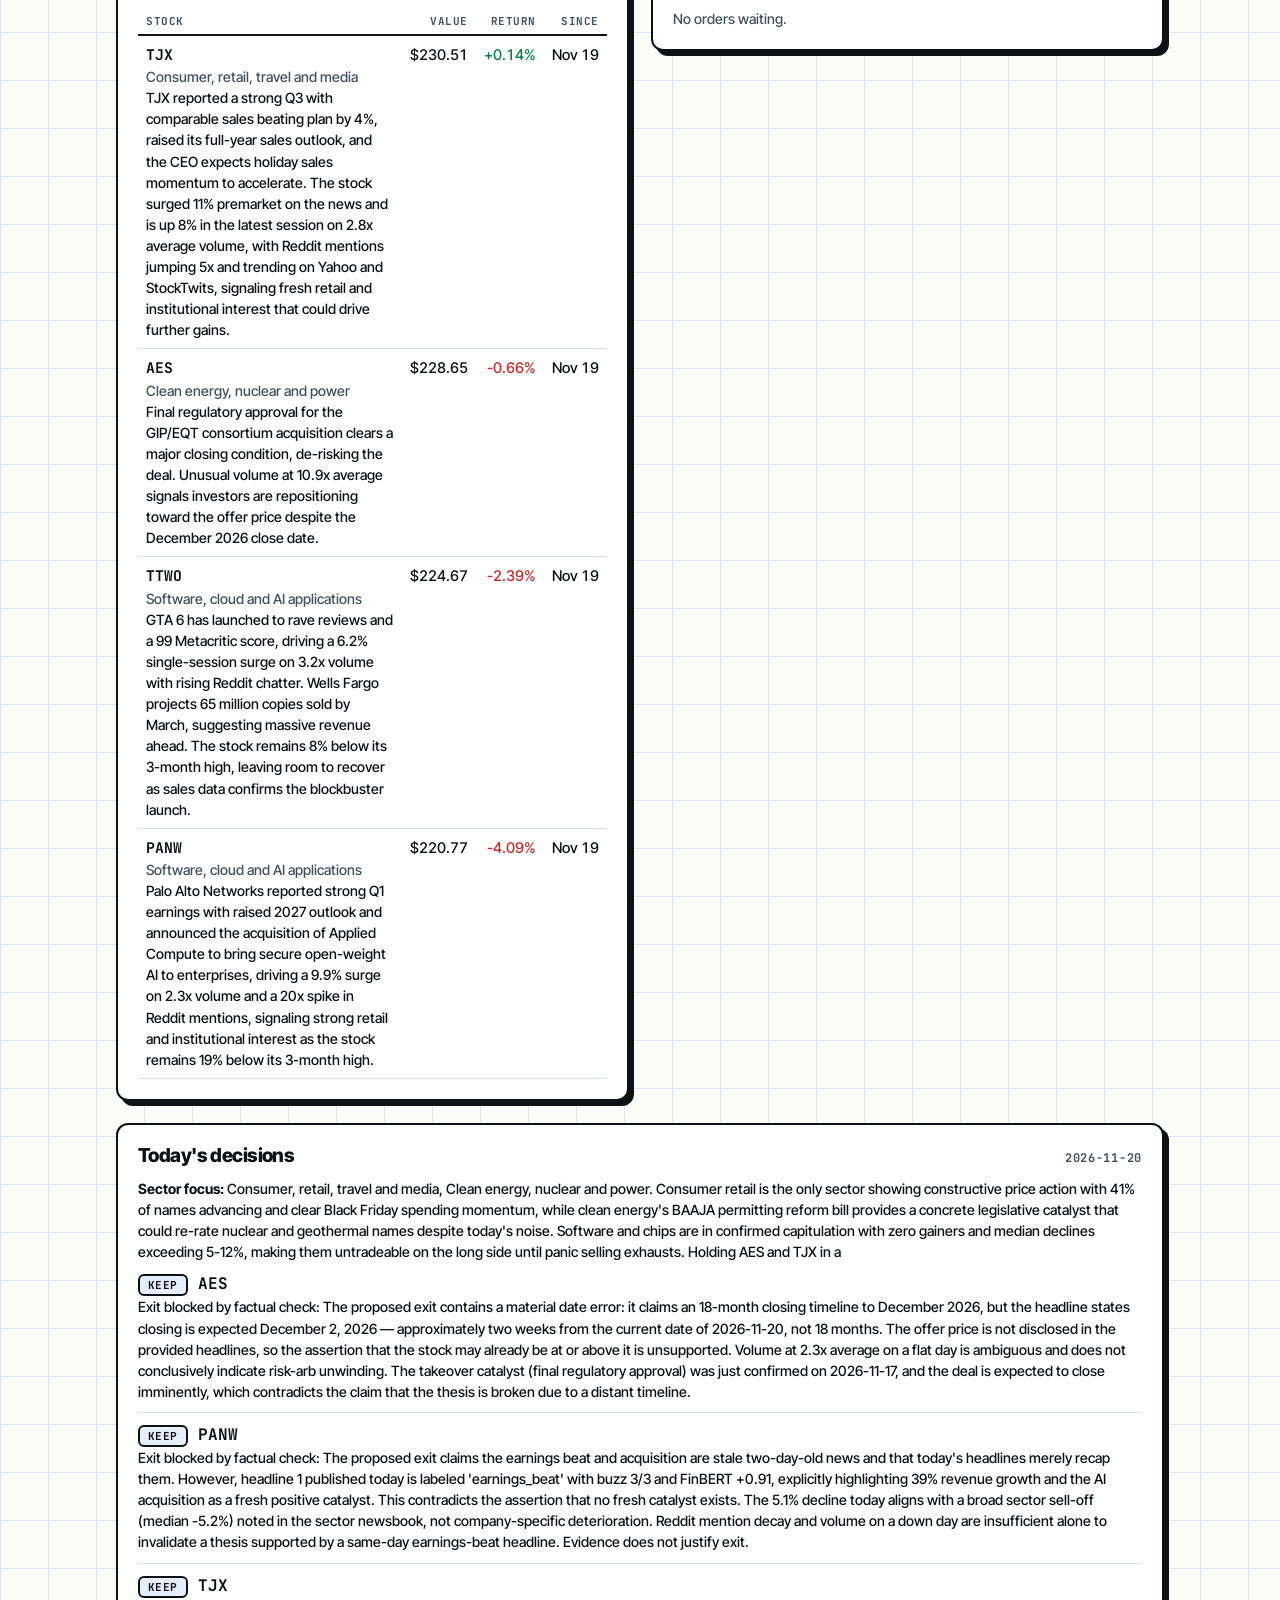
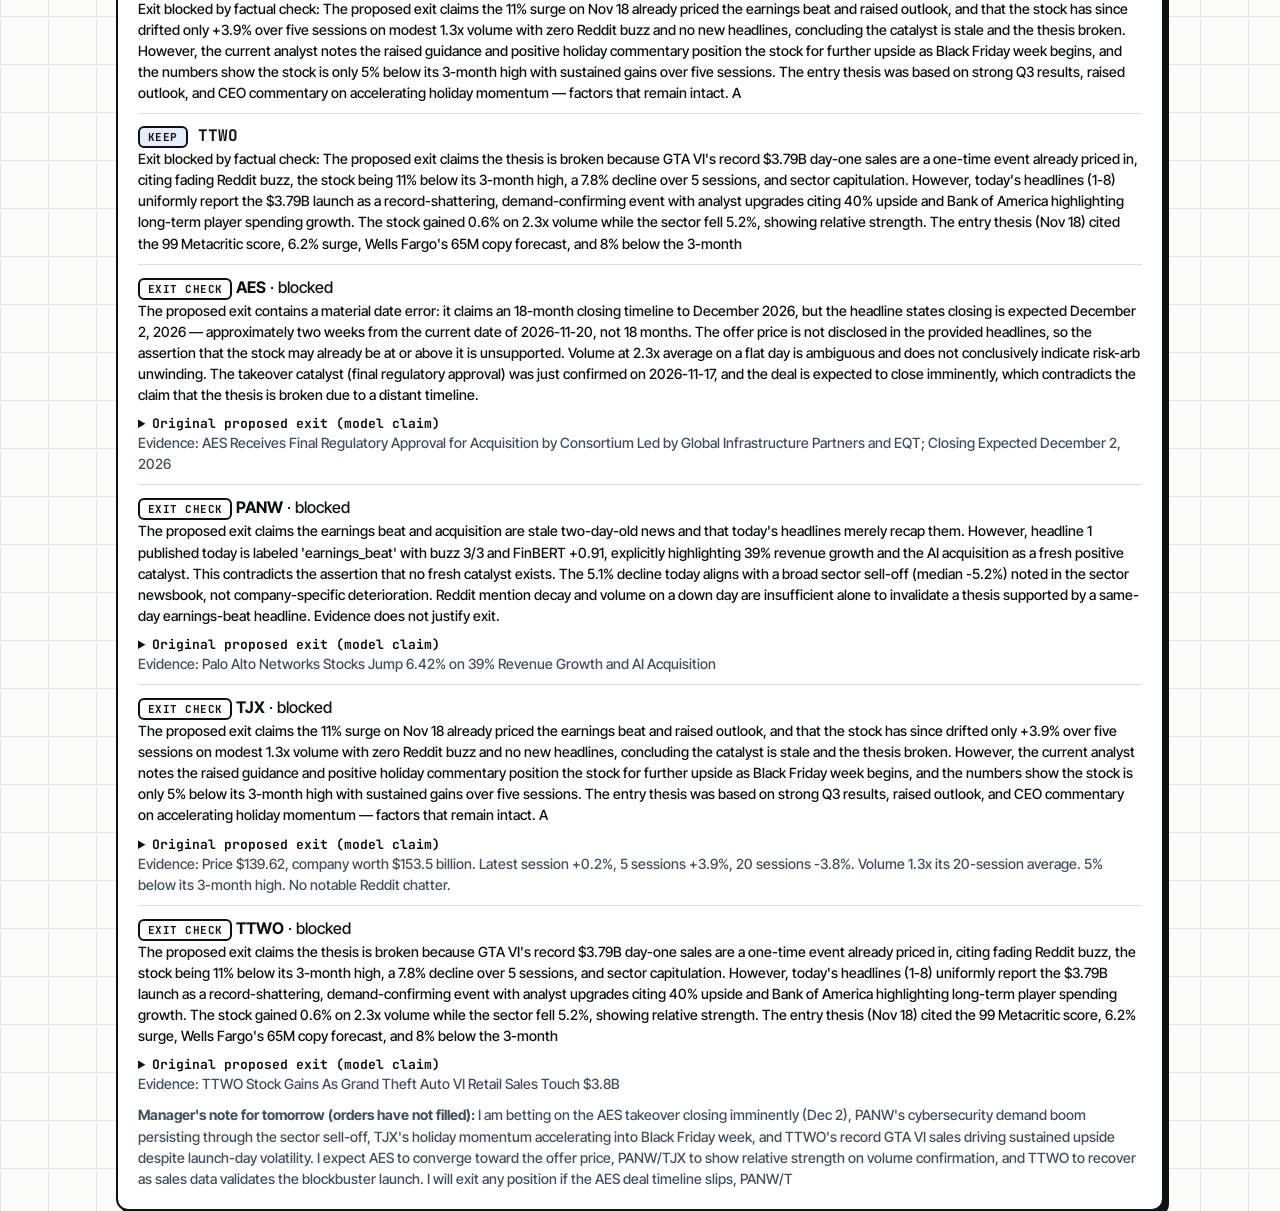
==== commit 8cc78fd2: "Record the desk day" ====
--- a/site/index.html
+++ b/site/index.html
@@ -41,6 +41,7 @@
       <p class="small" style="margin-top:8px">The account through 18 November lost 9.05%, versus 0.69% for SPY, across several desk versions. The review found purchases despite broken cases and news dates based on collection time. New purchases now require completed research and an unbroken skeptic verdict; fresh-news windows use publication dates. The manager may hold cash instead of buying weak replacements, and automatic top-ups have been removed. These repairs have not yet established better returns. <a href="https://github.com/mansoor-mamnoon/paper-trader/blob/main/docs/DECISIONS-2026-11-19.md">Read the evidence and fixes</a>. Recorded decisions remain historical evidence. Pending buys are checked against their original research before filling; cancellations appear beside the decisions.</p>
     </div>
     <div class="card"><h2>Follow-up review · 20 November</h2><p class="small" style="margin-top:8px">The 19 November desk queued four exits and no purchases. The review found date errors, missing entry evidence, and confusion between today's research and yesterday's thesis. The hosted manager also exhausted its answer budget on reasoning and fell back locally. Calendar context, evidence retention and the hosted JSON settings have been corrected. <a href="https://github.com/mansoor-mamnoon/paper-trader#follow-up-review--20-november-2026">Read the findings</a>. The review cancelled all four unsupported or unvalidated exits; the four stocks remain held, with no pending orders. Mixed-session scout inputs were also corrected: dated bars now replace undated screener moves, and sector coverage is disclosed. Original decisions, review reasons and transcripts remain public. These repairs do not establish better future returns.</p></div>
+    <div class="card"><h2>20 November session review</h2><p class="small" style="margin-top:8px">The desk finished at $904.61 (−9.54% since inception), versus $938.15 (−6.19%) for SPY. It filled no trades and queued no orders; AES, PANW, TJX and TTWO remained held with $0 cash. All 66 hosted calls succeeded. The manager repeated an AES date error from cancelled decisions because its memory omitted the review outcomes. A sector narrative claimed zero software gainers despite 10% advancing in the verified sample, and the PANW exit reviewer mistook a newly published recap for a new catalyst. Future prompts now include cancellation reviews, current ledger ownership and raw sector samples, and distinguish publication dates from event dates. Today's recorded decisions remain unchanged. <a href="https://github.com/mansoor-mamnoon/paper-trader/blob/main/docs/SESSION-2026-11-20.md">Read the session evidence and limitations</a>.</p></div>
     <div class="stats" id="stats"></div>
     <div class="card">
       <div class="head"><h2>Equity</h2><div class="legend"><span><i class="sw"></i>Account</span><span><i class="sw spy"></i>SPY yardstick (never held)</span></div></div>
@@ -59,17 +60,17 @@
   </section>
 
   <section class="view" id="view-newsbook" hidden>
-    <div class="card"><h2>The sector newsbook</h2><p class="small muted" style="margin-top:6px">A scout keeps one page per sector. Each day it writes what changed: laws, spending, deals, launches, waves of excitement. It reads its own earlier entries, so the book carries the story across days. Highlighted sectors are the ones the strategist chose to trade.</p></div>
+    <div class="card"><h2>The sector newsbook</h2><p class="small muted" style="margin-top:6px">Scout entries are model interpretations; compare them with the recorded sector samples shown below. A scout keeps one page per sector. Each day it writes what changed: laws, spending, deals, launches, waves of excitement. It reads its own earlier entries, so the book carries the story across days. Highlighted sectors are the ones the strategist chose to trade.</p></div>
     <div class="sectors" id="sectors"></div>
   </section>
 
   <section class="view" id="view-desk" hidden>
-    <div class="card"><h2>How each stock was argued today</h2><p class="small muted" style="margin-top:6px">The classifier labels every headline. The analyst makes the case; the skeptic attacks today’s claims; the manager proposes decisions. A separate factual check validates ordinary exits against the dated dossier and entry evidence.</p></div>
+    <div class="card"><h2>How each stock was argued today</h2><p class="small muted" style="margin-top:6px">Classifier labels and agent arguments are model opinions. A headline’s publication date does not establish when its event or quoted price move occurred. The classifier labels every headline. The analyst makes the case; the skeptic attacks today’s claims; the manager proposes decisions. A separate factual check validates ordinary exits against the dated dossier and entry evidence.</p></div>
     <div id="cards"></div>
   </section>
 
   <section class="view" id="view-history" hidden>
-    <div class="card"><div class="head"><h2>Day by day</h2></div><ul class="list" id="days"></ul></div>
+    <div class="card"><div class="head"><h2>Day by day</h2></div><p class="small muted">Original journal decisions and model notes; queued orders can be cancelled. The fills below establish what actually traded.</p><ul class="list" id="days"></ul></div>
     <div class="card"><div class="head"><h2>Closed trades</h2></div><div class="scroll" id="trades"></div></div>
     <div class="card"><div class="head"><h2>Fills</h2></div><div class="scroll" id="fills"></div></div>
     <div class="card"><div class="head"><h2>Model transcripts</h2></div><p class="small muted">Every question the desk asked a model today and what it answered.</p><div id="calls"></div></div>
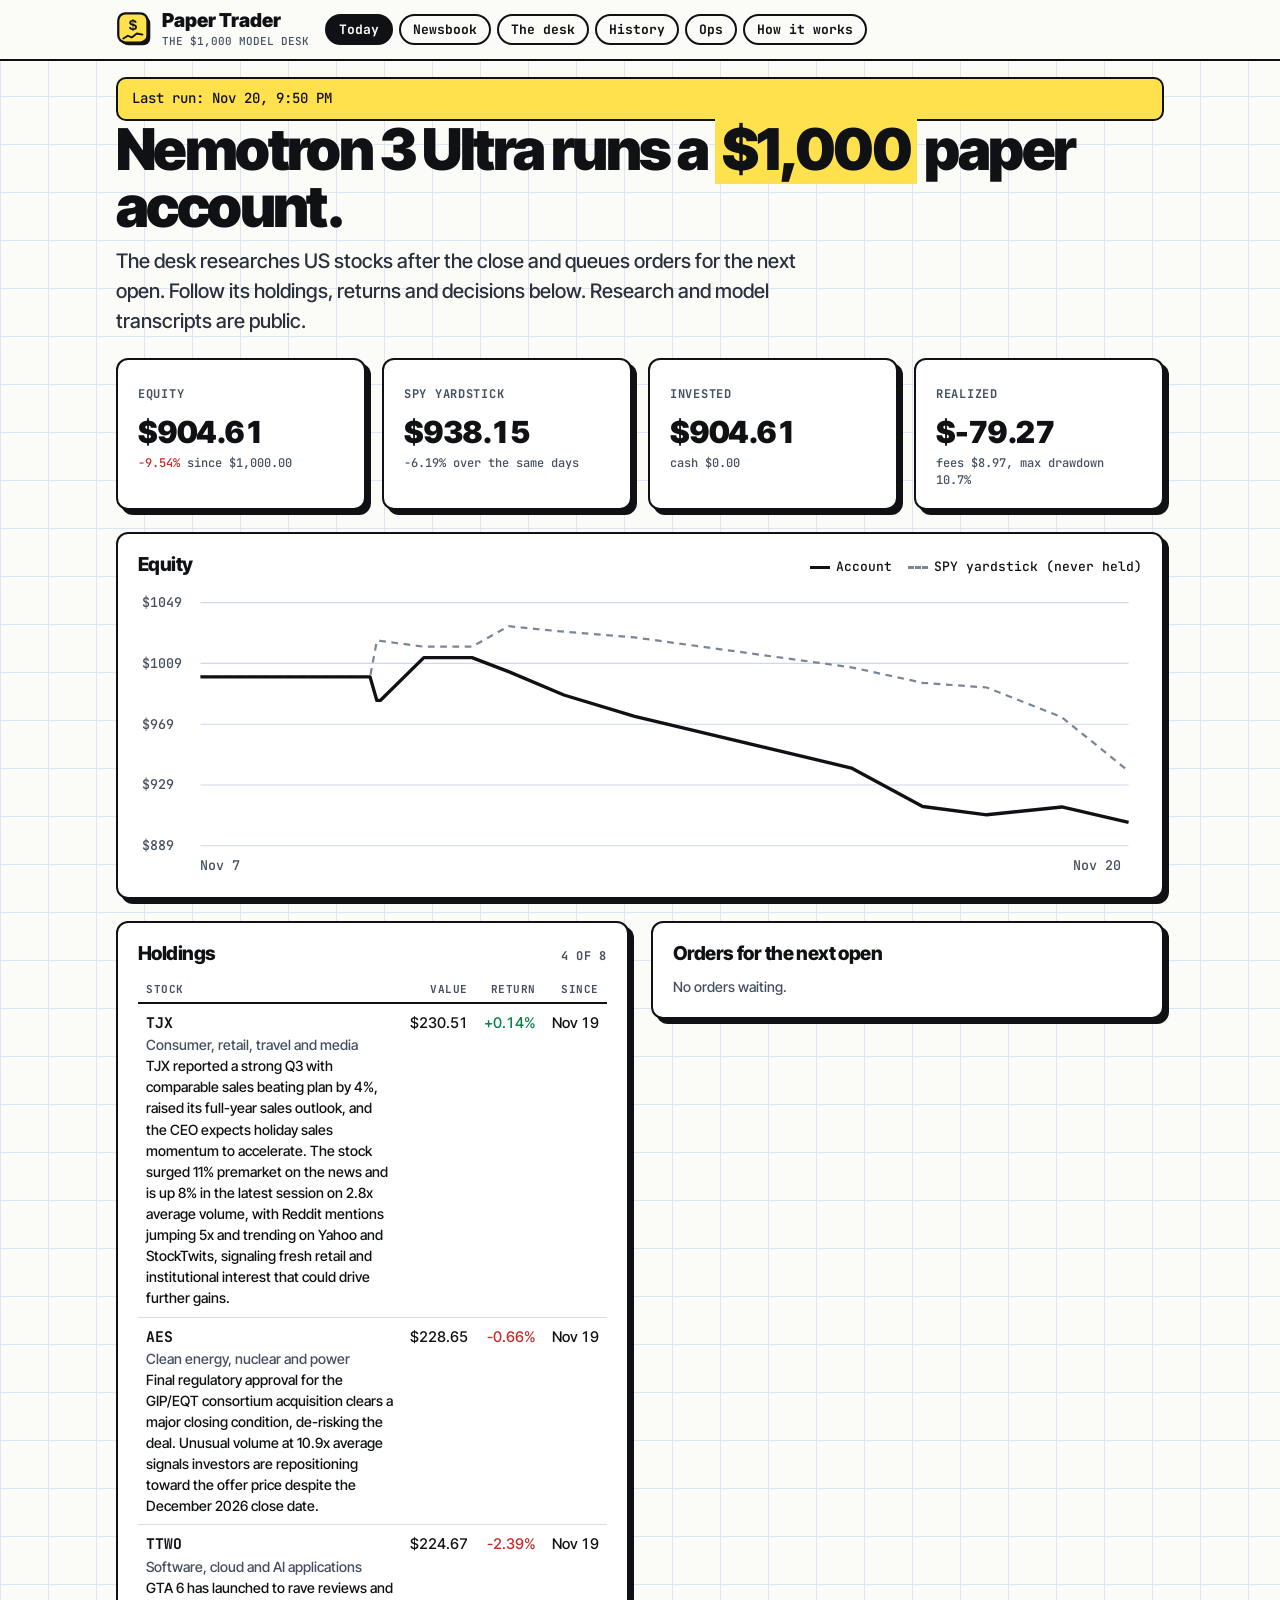
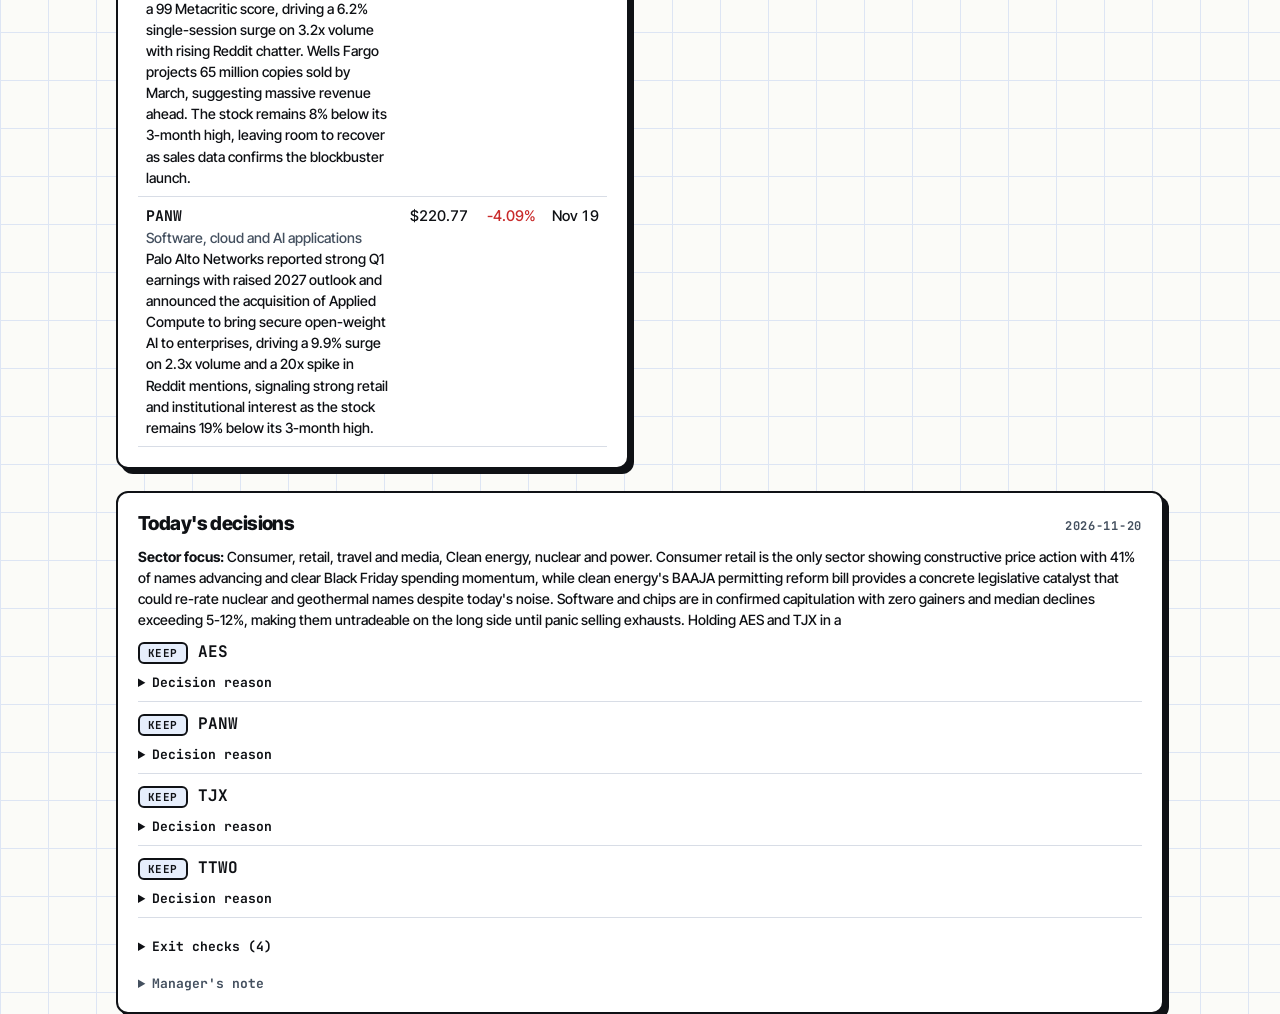
==== commit b6fc6e06: "Record the desk day" ====
--- a/site/index.html
+++ b/site/index.html
@@ -34,14 +34,8 @@
   <section class="view" id="view-today">
     <div class="hero">
       <h1>Nemotron 3 Ultra runs a <span class="mark">$1,000</span> paper account.</h1>
-      <p>After the US close, NVIDIA’s hosted 550B model plays all six roles: scout, strategist, classifier, analyst, skeptic and manager. The agents read the news, debate each stock, and decide every holding. Local Qwen3.5 9B answers when hosted inference fails. Every decision and model transcript is public.</p>
+      <p>The desk researches US stocks after the close and queues orders for the next open. Follow its holdings, returns and decisions below. Research and model transcripts are public.</p>
     </div>
-    <div class="card">
-      <h2>Decision review · 19 November</h2>
-      <p class="small" style="margin-top:8px">The account through 18 November lost 9.05%, versus 0.69% for SPY, across several desk versions. The review found purchases despite broken cases and news dates based on collection time. New purchases now require completed research and an unbroken skeptic verdict; fresh-news windows use publication dates. The manager may hold cash instead of buying weak replacements, and automatic top-ups have been removed. These repairs have not yet established better returns. <a href="https://github.com/mansoor-mamnoon/paper-trader/blob/main/docs/DECISIONS-2026-11-19.md">Read the evidence and fixes</a>. Recorded decisions remain historical evidence. Pending buys are checked against their original research before filling; cancellations appear beside the decisions.</p>
-    </div>
-    <div class="card"><h2>Follow-up review · 20 November</h2><p class="small" style="margin-top:8px">The 19 November desk queued four exits and no purchases. The review found date errors, missing entry evidence, and confusion between today's research and yesterday's thesis. The hosted manager also exhausted its answer budget on reasoning and fell back locally. Calendar context, evidence retention and the hosted JSON settings have been corrected. <a href="https://github.com/mansoor-mamnoon/paper-trader#follow-up-review--20-november-2026">Read the findings</a>. The review cancelled all four unsupported or unvalidated exits; the four stocks remain held, with no pending orders. Mixed-session scout inputs were also corrected: dated bars now replace undated screener moves, and sector coverage is disclosed. Original decisions, review reasons and transcripts remain public. These repairs do not establish better future returns.</p></div>
-    <div class="card"><h2>20 November session review</h2><p class="small" style="margin-top:8px">The desk finished at $904.61 (−9.54% since inception), versus $938.15 (−6.19%) for SPY. It filled no trades and queued no orders; AES, PANW, TJX and TTWO remained held with $0 cash. All 66 hosted calls succeeded. The manager repeated an AES date error from cancelled decisions because its memory omitted the review outcomes. A sector narrative claimed zero software gainers despite 10% advancing in the verified sample, and the PANW exit reviewer mistook a newly published recap for a new catalyst. Future prompts now include cancellation reviews, current ledger ownership and raw sector samples, and distinguish publication dates from event dates. Today's recorded decisions remain unchanged. <a href="https://github.com/mansoor-mamnoon/paper-trader/blob/main/docs/SESSION-2026-11-20.md">Read the session evidence and limitations</a>.</p></div>
     <div class="stats" id="stats"></div>
     <div class="card">
       <div class="head"><h2>Equity</h2><div class="legend"><span><i class="sw"></i>Account</span><span><i class="sw spy"></i>SPY yardstick (never held)</span></div></div>
@@ -55,29 +49,29 @@
       <div class="head"><h2>Today's decisions</h2><span class="label" id="today-day"></span></div>
       <p id="focus" class="small"></p>
       <ul class="list" id="decisions"></ul>
-      <p id="note" class="small muted"></p>
+      <div id="note" class="small muted"></div>
     </div>
   </section>
 
   <section class="view" id="view-newsbook" hidden>
-    <div class="card"><h2>The sector newsbook</h2><p class="small muted" style="margin-top:6px">Scout entries are model interpretations; compare them with the recorded sector samples shown below. A scout keeps one page per sector. Each day it writes what changed: laws, spending, deals, launches, waves of excitement. It reads its own earlier entries, so the book carries the story across days. Highlighted sectors are the ones the strategist chose to trade.</p></div>
+    <div class="card"><h2>The sector newsbook</h2><p class="small muted" style="margin-top:6px">Daily sector notes cover news, trading activity and earlier research. Highlighted sectors are the current focus. Recorded samples show which stocks supplied the market data.</p></div>
     <div class="sectors" id="sectors"></div>
   </section>
 
   <section class="view" id="view-desk" hidden>
-    <div class="card"><h2>How each stock was argued today</h2><p class="small muted" style="margin-top:6px">Classifier labels and agent arguments are model opinions. A headline’s publication date does not establish when its event or quoted price move occurred. The classifier labels every headline. The analyst makes the case; the skeptic attacks today’s claims; the manager proposes decisions. A separate factual check validates ordinary exits against the dated dossier and entry evidence.</p></div>
+    <div class="card"><h2>Stock research</h2><p class="small muted" style="margin-top:6px">The analyst gives a case for each stock, and the skeptic checks it against the evidence. Headline labels and arguments are model outputs.</p></div>
     <div id="cards"></div>
   </section>
 
   <section class="view" id="view-history" hidden>
-    <div class="card"><div class="head"><h2>Day by day</h2></div><p class="small muted">Original journal decisions and model notes; queued orders can be cancelled. The fills below establish what actually traded.</p><ul class="list" id="days"></ul></div>
+    <div class="card"><div class="head"><h2>Day by day</h2></div><p class="small muted">Decisions and notes from each session. Completed trades appear under Fills; queued orders can be cancelled.</p><ul class="list" id="days"></ul></div>
     <div class="card"><div class="head"><h2>Closed trades</h2></div><div class="scroll" id="trades"></div></div>
     <div class="card"><div class="head"><h2>Fills</h2></div><div class="scroll" id="fills"></div></div>
-    <div class="card"><div class="head"><h2>Model transcripts</h2></div><p class="small muted">Every question the desk asked a model today and what it answered.</p><div id="calls"></div></div>
+    <div class="card"><div class="head"><h2>Model transcripts</h2></div><p class="small muted">Prompts and responses from the latest session.</p><div id="calls"></div></div>
   </section>
 
   <section class="view" id="view-ops" hidden>
-    <div class="card"><div class="head"><h2>Ops</h2><span class="label" id="ops-day"></span></div><p class="small muted">How the latest run spent its time, what the models and data sources did, and how runs compare over time. Use it to find bottlenecks.</p></div>
+    <div class="card"><div class="head"><h2>Ops</h2><span class="label" id="ops-day"></span></div><p class="small muted">Run times, model calls, data requests and failures from each session.</p></div>
     <div class="stats" id="ops-stats"></div>
     <div class="card"><div class="head"><h2>Where the time went</h2><span class="label">stages in run order</span></div><div id="ops-stages"></div></div>
     <div class="card"><div class="head"><h2>Agents</h2><span class="label">model calls by role</span></div><div class="scroll" id="ops-agents"></div></div>
@@ -98,15 +92,10 @@
     <div class="card">
       <h2>One trading day</h2>
       <ol class="flow" style="margin-top:14px">
-        <li><b>Settle.</b> Rust fills yesterday's orders at today's open with 0.1% fees and 0.2% slippage, then marks the book.</li>
-        <li><b>Buzz screen.</b> Every US company worth $5B or more, priced at least $3 and trading $25M a day, is scored on Reddit mentions, trending lists, the day's move and unusual volume. Funds, ETFs and index products are excluded. The screen decides what the models read, never what is bought.</li>
-        <li><b>FinBERT</b>, a small financial sentiment model running in Rust, reads every fresh headline of the 60 screened stocks and the holdings in a few seconds and scores its tone from -1 to +1. Good news lifts a stock in the screen, bad news lowers it, and every agent sees the score beside each headline as a second opinion.</li>
-        <li><b>Scouts</b> write each of 12 sectors' newsbook entries from the last two days of sector news, the tape and their own earlier entries.</li>
-        <li><b>Strategist</b> reads the newsbook and picks one to three sectors to trade. Candidates are the 8 most-buzzed stocks in those sectors plus the 4 most-buzzed anywhere else.</li>
-        <li><b>Classifier</b> labels every headline of every holding and candidate: product launch, big deal, policy, retail frenzy, noise and so on, with a buzz score.</li>
-        <li><b>Analyst</b> makes the case for each stock and must name the one headline it rests on; a case requires a recognized bullish headline with buzz of at least 2, or an explicit bullish sector driver. Publication dates determine freshness. <b>Skeptic</b> only argues against it, with the same file.</li>
-        <li><b>Manager</b> must answer KEEP or SELL for every holding of up to eight, then may pick purchases from candidates with completed, unbroken research. It can decline every purchase and hold cash. There is no minimum holding period; even a newly bought stock can be replaced when the evidence justifies the cost. It reads its own notes, decisions and closed trades from earlier days. Proposed exits need a separate factual check with a real supporting quotation; failed or unsupported checks retain the holding.</li>
-        <li><b>Rust queues the orders</b> for the next open. Cash not allocated to approved purchases stays in cash. Valid exits do not depend on finding replacements, and kept holdings receive no automatic top-ups.</li>
+        <li>Settle queued orders at the open, apply fees and slippage, and update holdings.</li>
+        <li>Screen US stocks using news, Reddit mentions, trending lists and trading activity. FinBERT scores headline sentiment.</li>
+        <li>Write sector notes and select candidates. Classify their headlines, then research each stock with an analyst and skeptic.</li>
+        <li>Review every holding and choose purchases. Check the evidence for orders and queue them for the next open.</li>
       </ol>
     </div>
     <div class="two">
@@ -114,12 +103,8 @@
       <div class="card"><h2>Rules no model can change</h2><ul class="list small" id="rules" style="margin-top:6px"></ul></div>
     </div>
     <div class="card"><h2>Data sources</h2><ul class="list small" id="sources" style="margin-top:6px"></ul></div>
-    <div class="card"><h2>Which model answers</h2><p class="small" style="margin-top:8px">Nemotron 3 Ultra 550B on NVIDIA answers every agent role first. If it is rate-limited, down, or gives an answer that does not match the required shape, the same question goes to the local Qwen3.5 9B on the runner. The Ops tab shows the model that actually answered each call and every fallback. The key stays in GitHub Actions secrets.</p></div>
-    <div class="card"><h2>Parallel research</h2><p class="small" style="margin-top:8px">Scouts, headline classification and debates for different stocks support concurrent execution. Benchmarks compare worker counts before choosing settings for a replay. Each skeptic waits for its analyst; the manager waits for all research. Research covers every candidate without an early cutoff, within GitHub’s six-hour session limit. Ops separates elapsed run time from summed time across overlapping calls. Actions logs show individual requests, failures, retries and reported reasoning usage.</p></div>
-    <div class="card"><h2>Historical provider measurements</h2><p class="small" style="margin-top:8px">These measurements used the previous DeepSeek endpoint, which NVIDIA retired on 16 November 2026. They do not measure Nemotron: the three-minute-deadline test completed 0 of 16 requests; with a ten-minute deadline, 3 of 16 succeeded. The desk switched to Nemotron 3 Ultra on 17 November. Per-call results in Ops identify the model that actually answered each question. <a href="https://github.com/mansoor-mamnoon/paper-trader/actions/workflows/tune.yml">View measurement workflow</a>.</p></div>
-    <div class="card"><h2>Historical replays</h2><p class="small" style="margin-top:8px">A replay runs sessions in order: decisions made after Thursday’s close fill at Friday’s open, and Friday’s desk then uses that resulting portfolio. Future price bars and dated headlines are excluded; historical trending lists are omitted. Replays remain simulations, with limitations in historical data and model knowledge.</p></div>
-    <div class="card"><h2>Runs automatically</h2><p class="small" style="margin-top:8px">GitHub Actions runs the desk after each US close, with two catch-up triggers and a morning watchdog. Orders wait for the next market open. This public project uses free runners, GitHub Pages and NVIDIA’s free prototyping endpoint, with local inference available if the endpoint fails. Provider limits and GitHub scheduling can change; no paid fallback is configured.</p></div>
-    <div class="card"><h2>Why it is built this way</h2><p class="small" style="margin-top:8px">The design, the model choice and the research behind it are written up in the <a href="https://github.com/mansoor-mamnoon/paper-trader#readme">README</a>. This is a paper account: no broker is connected and nothing here is advice.</p></div>
+    <div class="card"><h2>Models and scheduling</h2><p class="small" style="margin-top:8px">NVIDIA Nemotron 3 Ultra 550B handles all six research roles. Failed hosted questions go to local Qwen3.5 9B. GitHub Actions runs after the US close, with catch-up triggers and a watchdog for missed sessions. Scheduling delays and provider outages can interrupt a run.</p></div>
+    <div class="card"><h2>Project notes</h2><p class="small" style="margin-top:8px">The <a href="https://github.com/mansoor-mamnoon/paper-trader#readme">README</a> covers setup and operation. Detailed reviews are in <a href="https://github.com/mansoor-mamnoon/paper-trader/tree/main/docs">the project records</a>. No broker is connected. Free feeds can miss news, and models can make mistakes. Nothing here is investment advice.</p></div>
   </section>
 </main>
 </body>
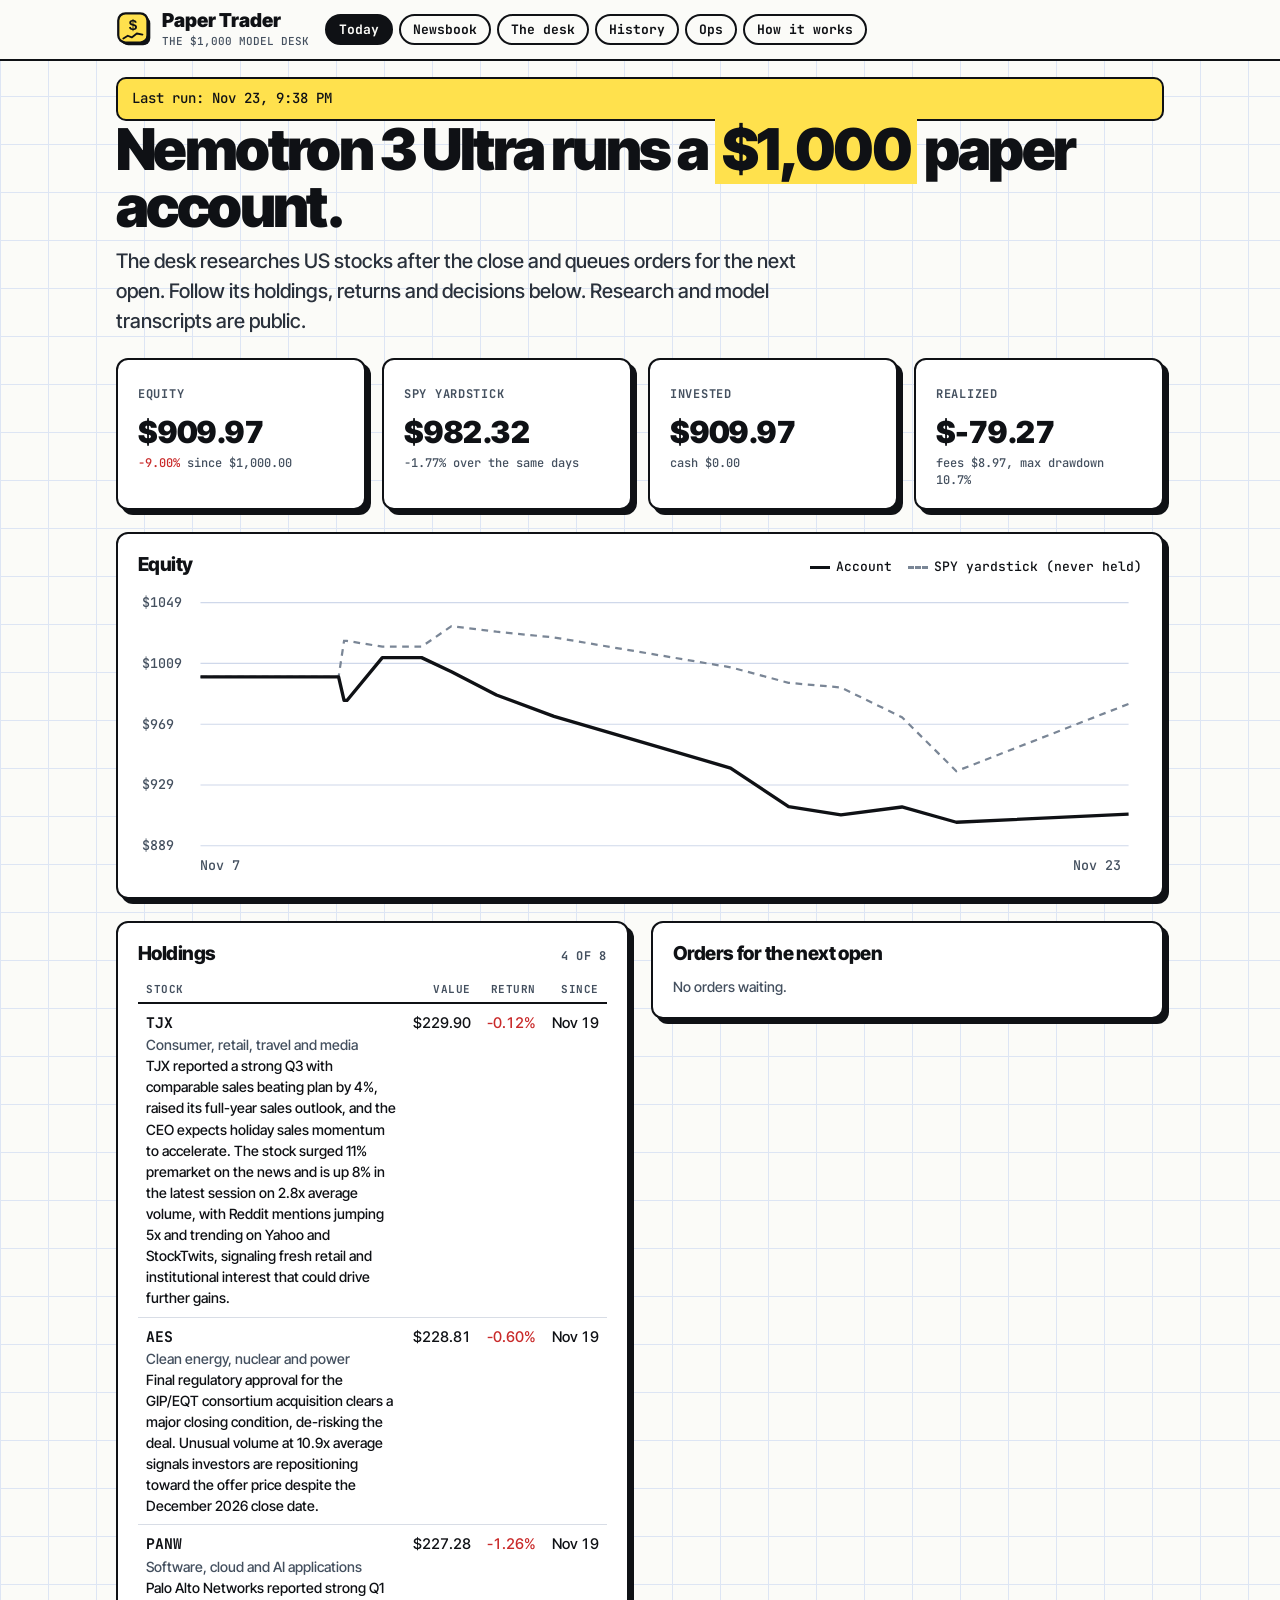
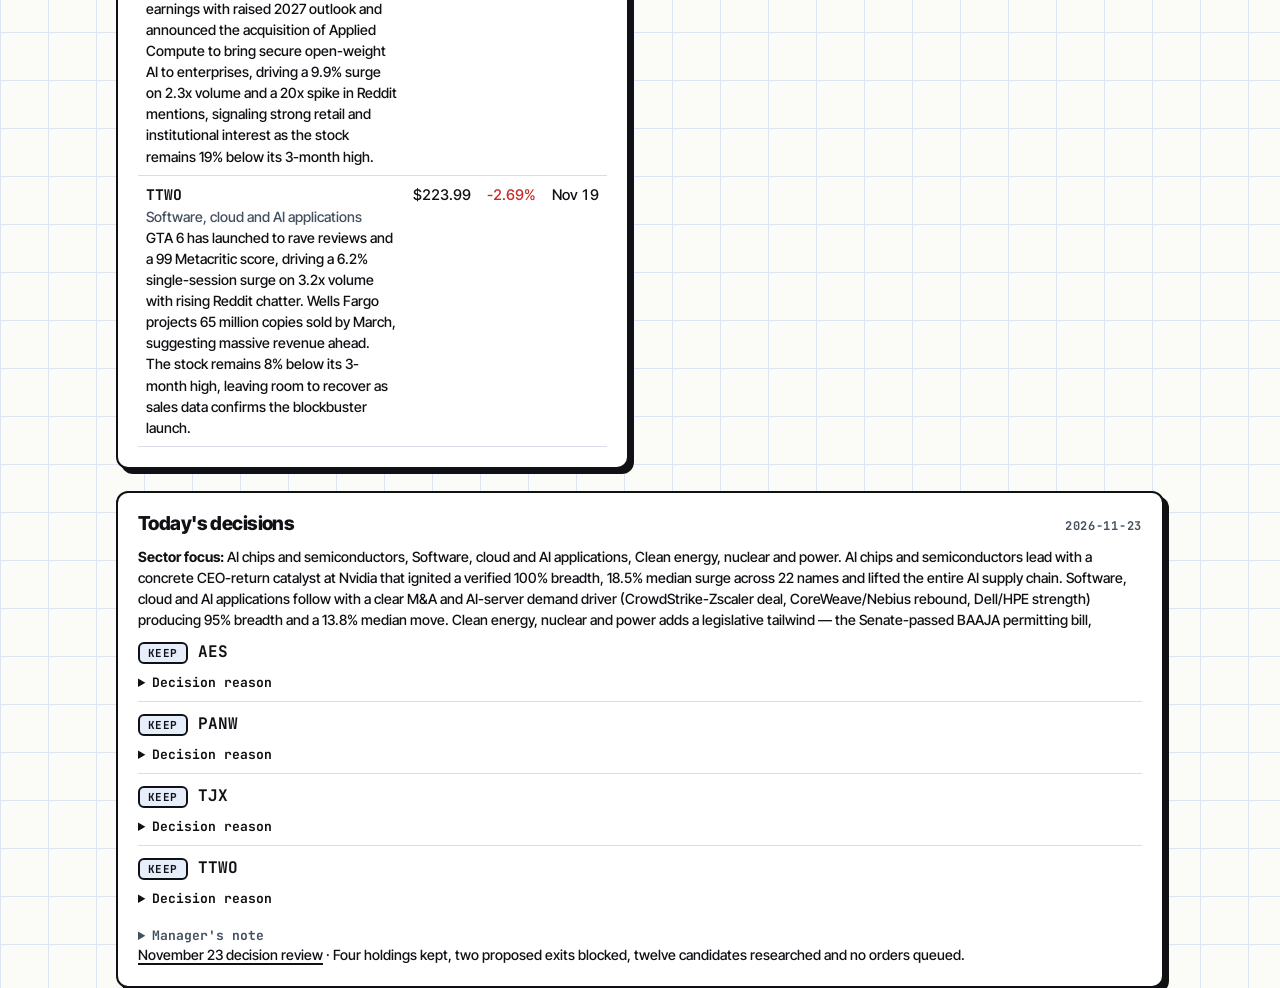
==== commit 78907dde: "Record the desk day" ====
--- a/site/index.html
+++ b/site/index.html
@@ -50,6 +50,7 @@
       <p id="focus" class="small"></p>
       <ul class="list" id="decisions"></ul>
       <div id="note" class="small muted"></div>
+      <p class="small"><a href="https://github.com/mansoor-mamnoon/paper-trader/blob/main/docs/SESSION-2026-11-23.md">November 23 decision review</a> · Four holdings kept, two proposed exits blocked, twelve candidates researched and no orders queued.</p>
     </div>
   </section>
 
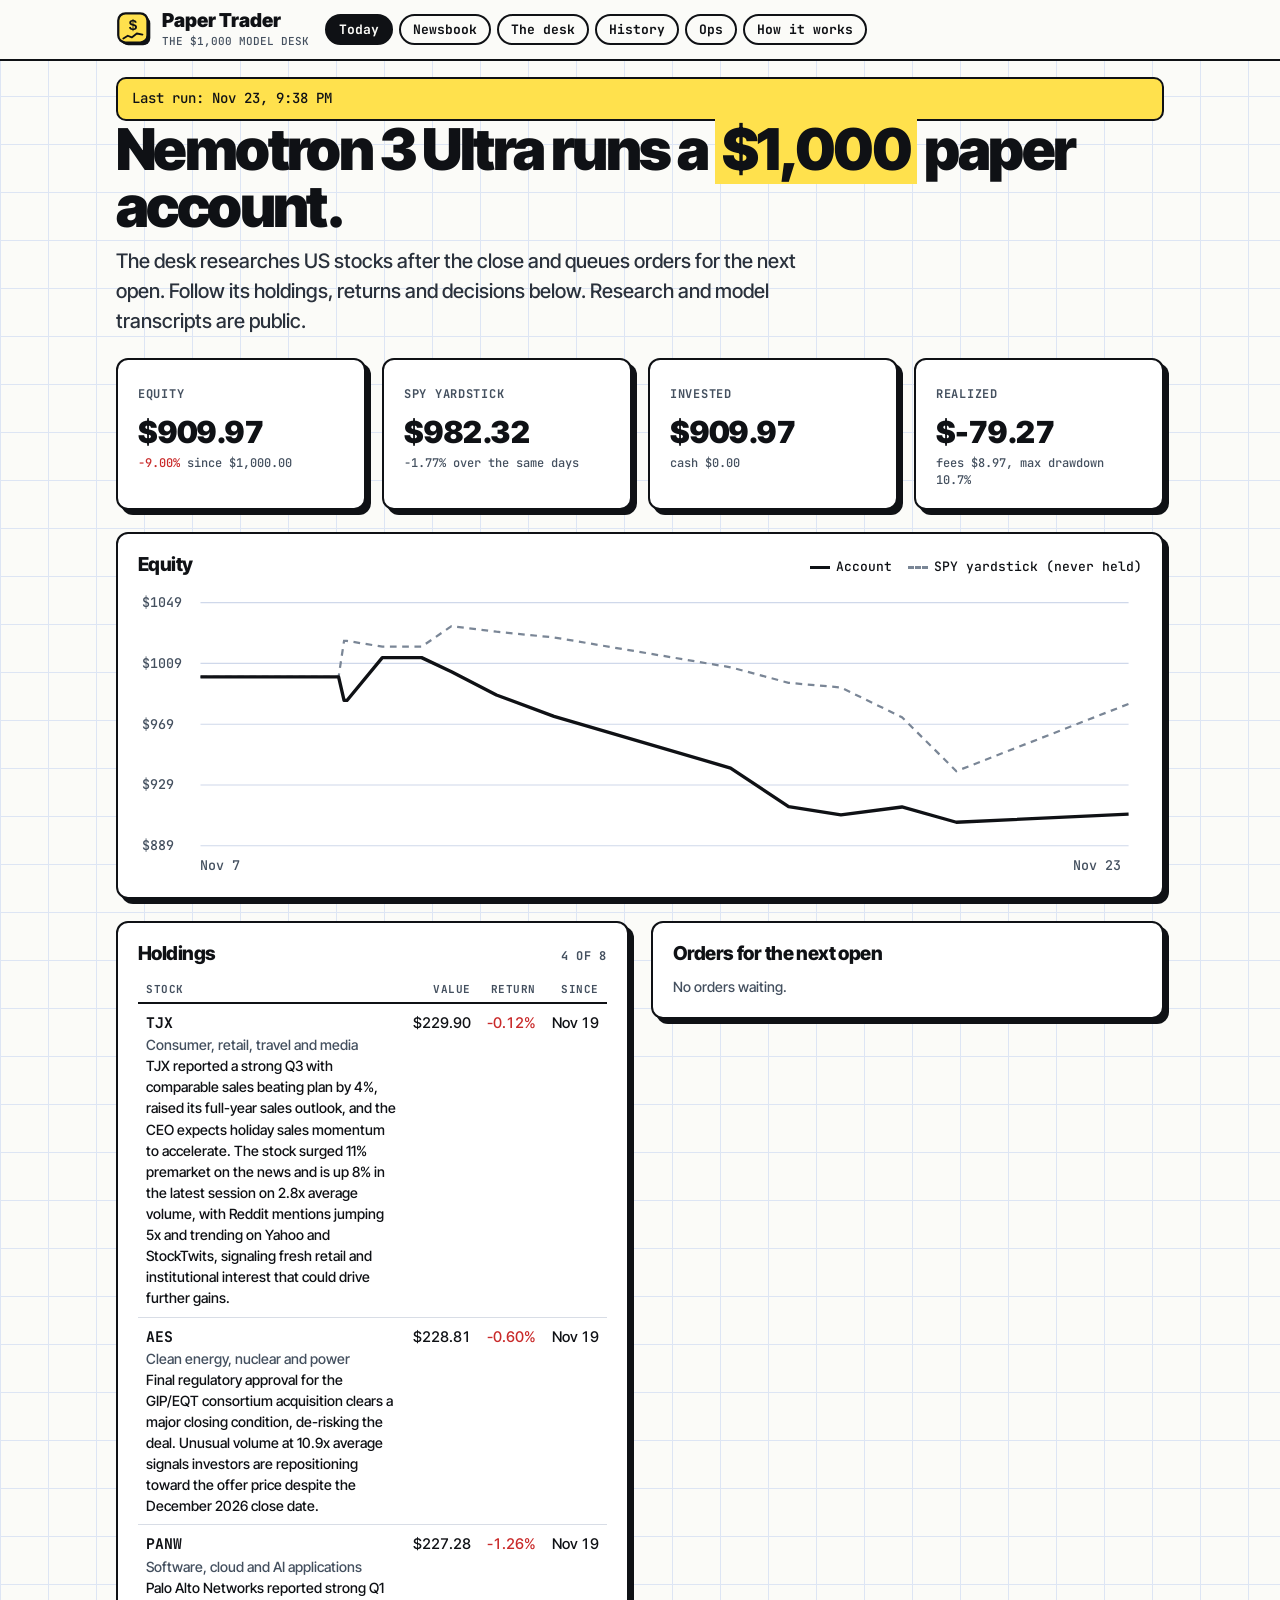
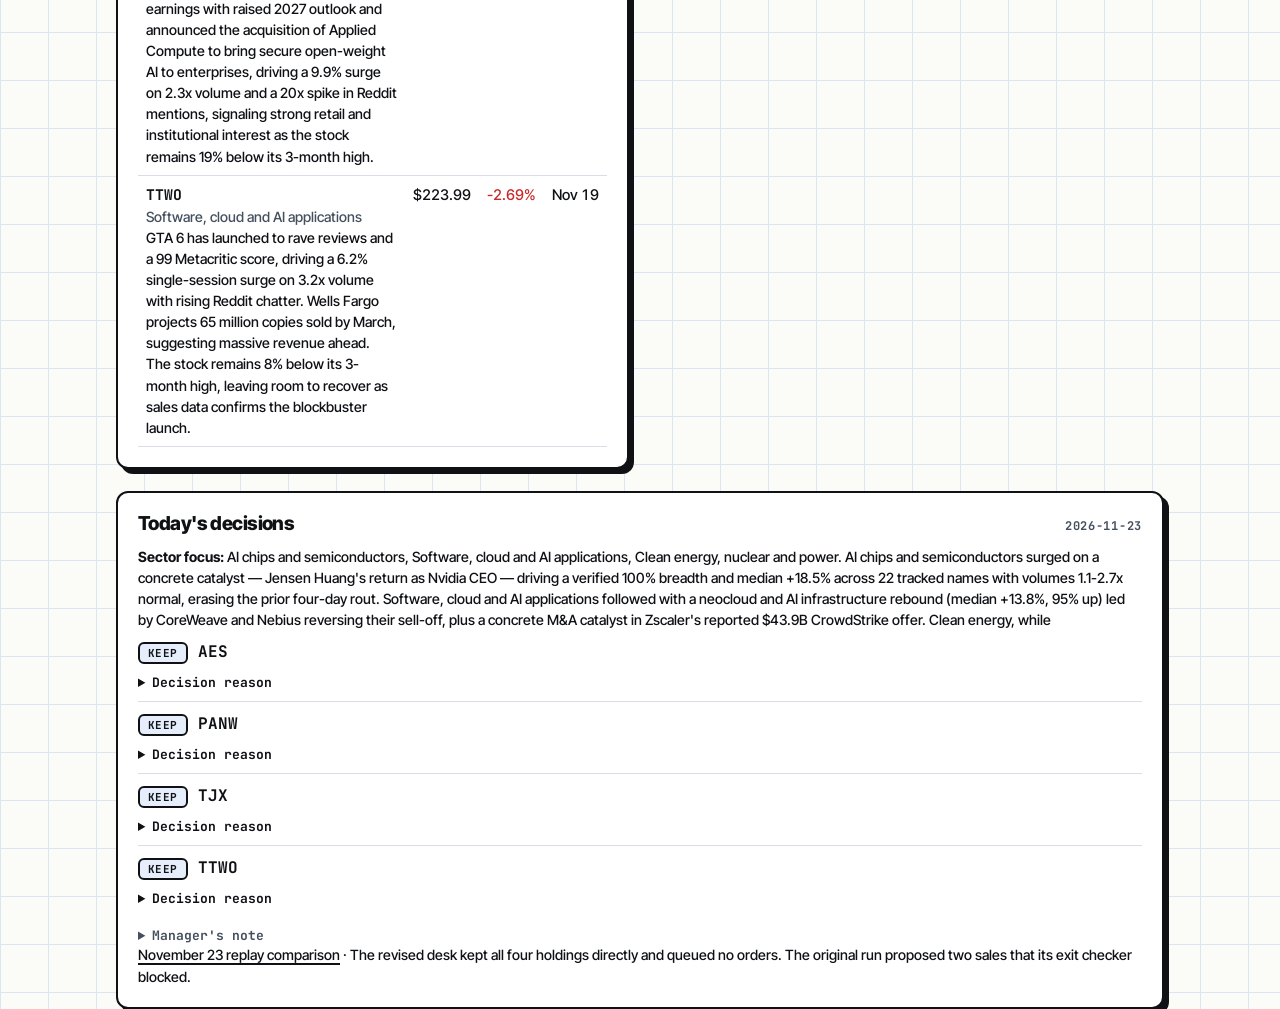
==== commit ad9bbd2f: "Record the desk day" ====
--- a/site/index.html
+++ b/site/index.html
@@ -50,7 +50,7 @@
       <p id="focus" class="small"></p>
       <ul class="list" id="decisions"></ul>
       <div id="note" class="small muted"></div>
-      <p class="small"><a href="https://github.com/mansoor-mamnoon/paper-trader/blob/main/docs/SESSION-2026-11-23.md">November 23 decision review</a> · Four holdings kept, two proposed exits blocked, twelve candidates researched and no orders queued.</p>
+      <p class="small"><a href="https://github.com/mansoor-mamnoon/paper-trader/blob/main/docs/SESSION-2026-11-23.md">November 23 replay comparison</a> · The revised desk kept all four holdings directly and queued no orders. The original run proposed two sales that its exit checker blocked.</p>
     </div>
   </section>
 
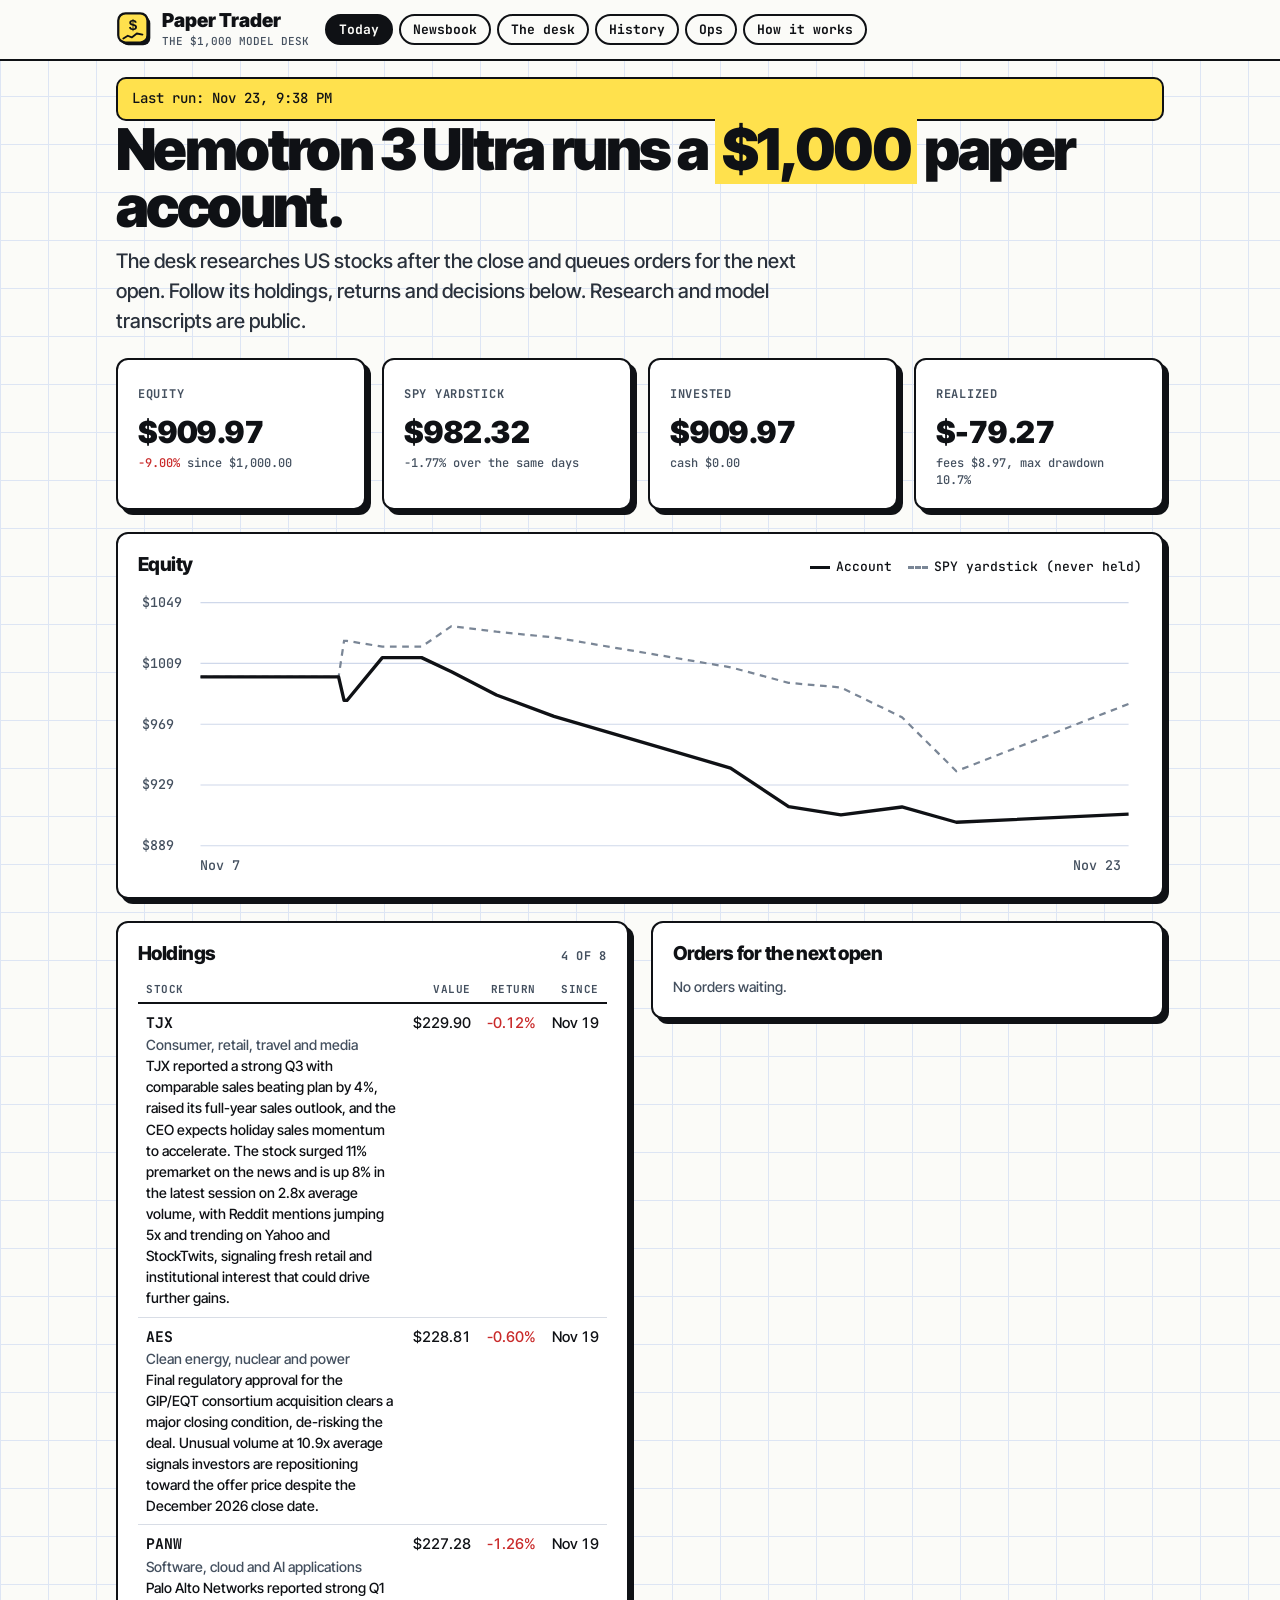
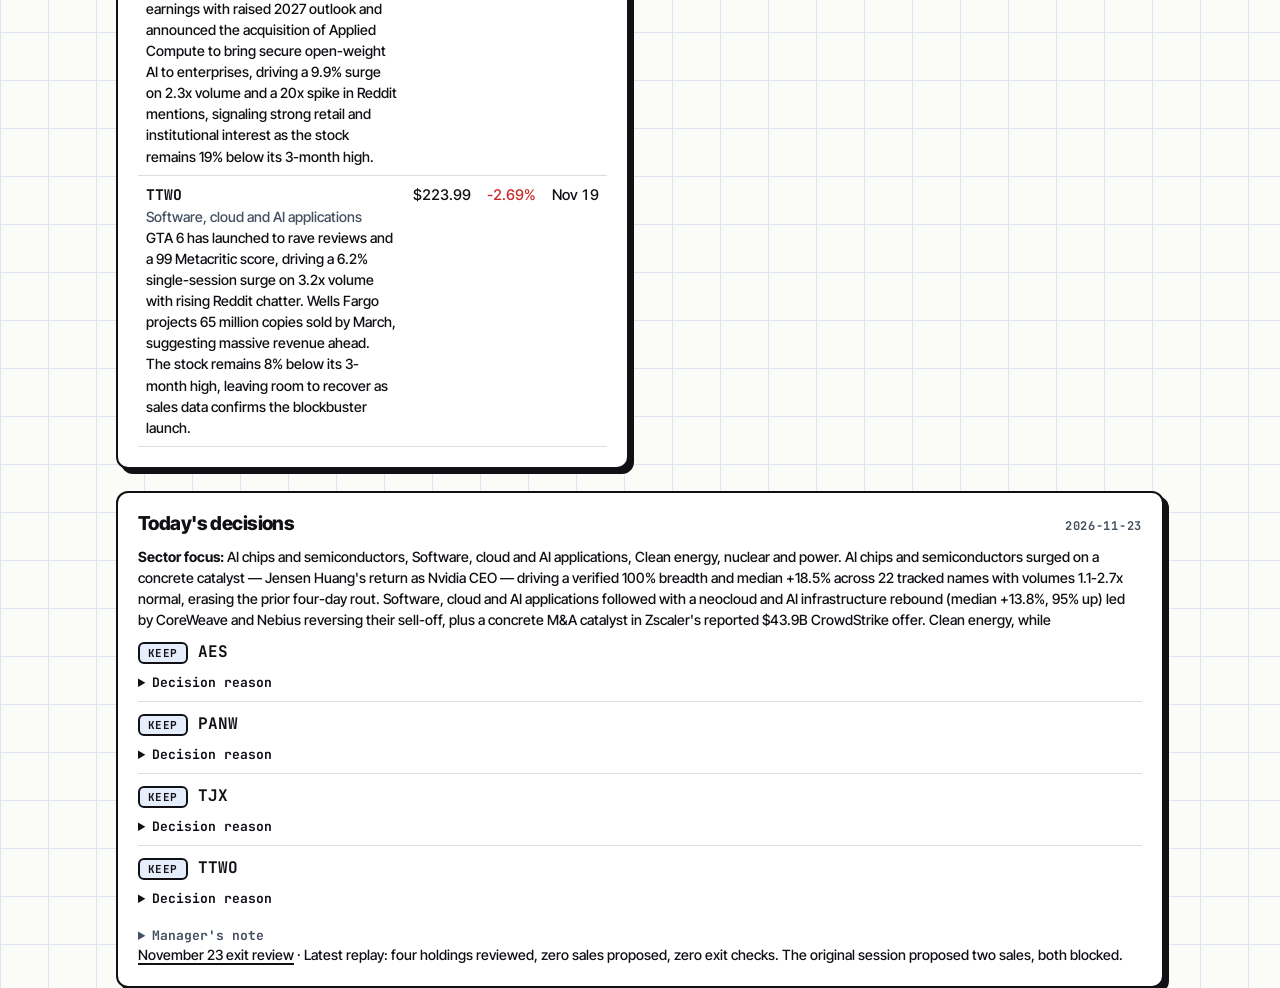
==== commit a214999f: "Record the desk day" ====
--- a/site/index.html
+++ b/site/index.html
@@ -50,7 +50,7 @@
       <p id="focus" class="small"></p>
       <ul class="list" id="decisions"></ul>
       <div id="note" class="small muted"></div>
-      <p class="small"><a href="https://github.com/mansoor-mamnoon/paper-trader/blob/main/docs/SESSION-2026-11-23.md">November 23 replay comparison</a> · The revised desk kept all four holdings directly and queued no orders. The original run proposed two sales that its exit checker blocked.</p>
+      <p class="small"><a href="https://github.com/mansoor-mamnoon/paper-trader/blob/main/docs/SESSION-2026-11-23.md">November 23 exit review</a> · Latest replay: four holdings reviewed, zero sales proposed, zero exit checks. The original session proposed two sales, both blocked.</p>
     </div>
   </section>
 
